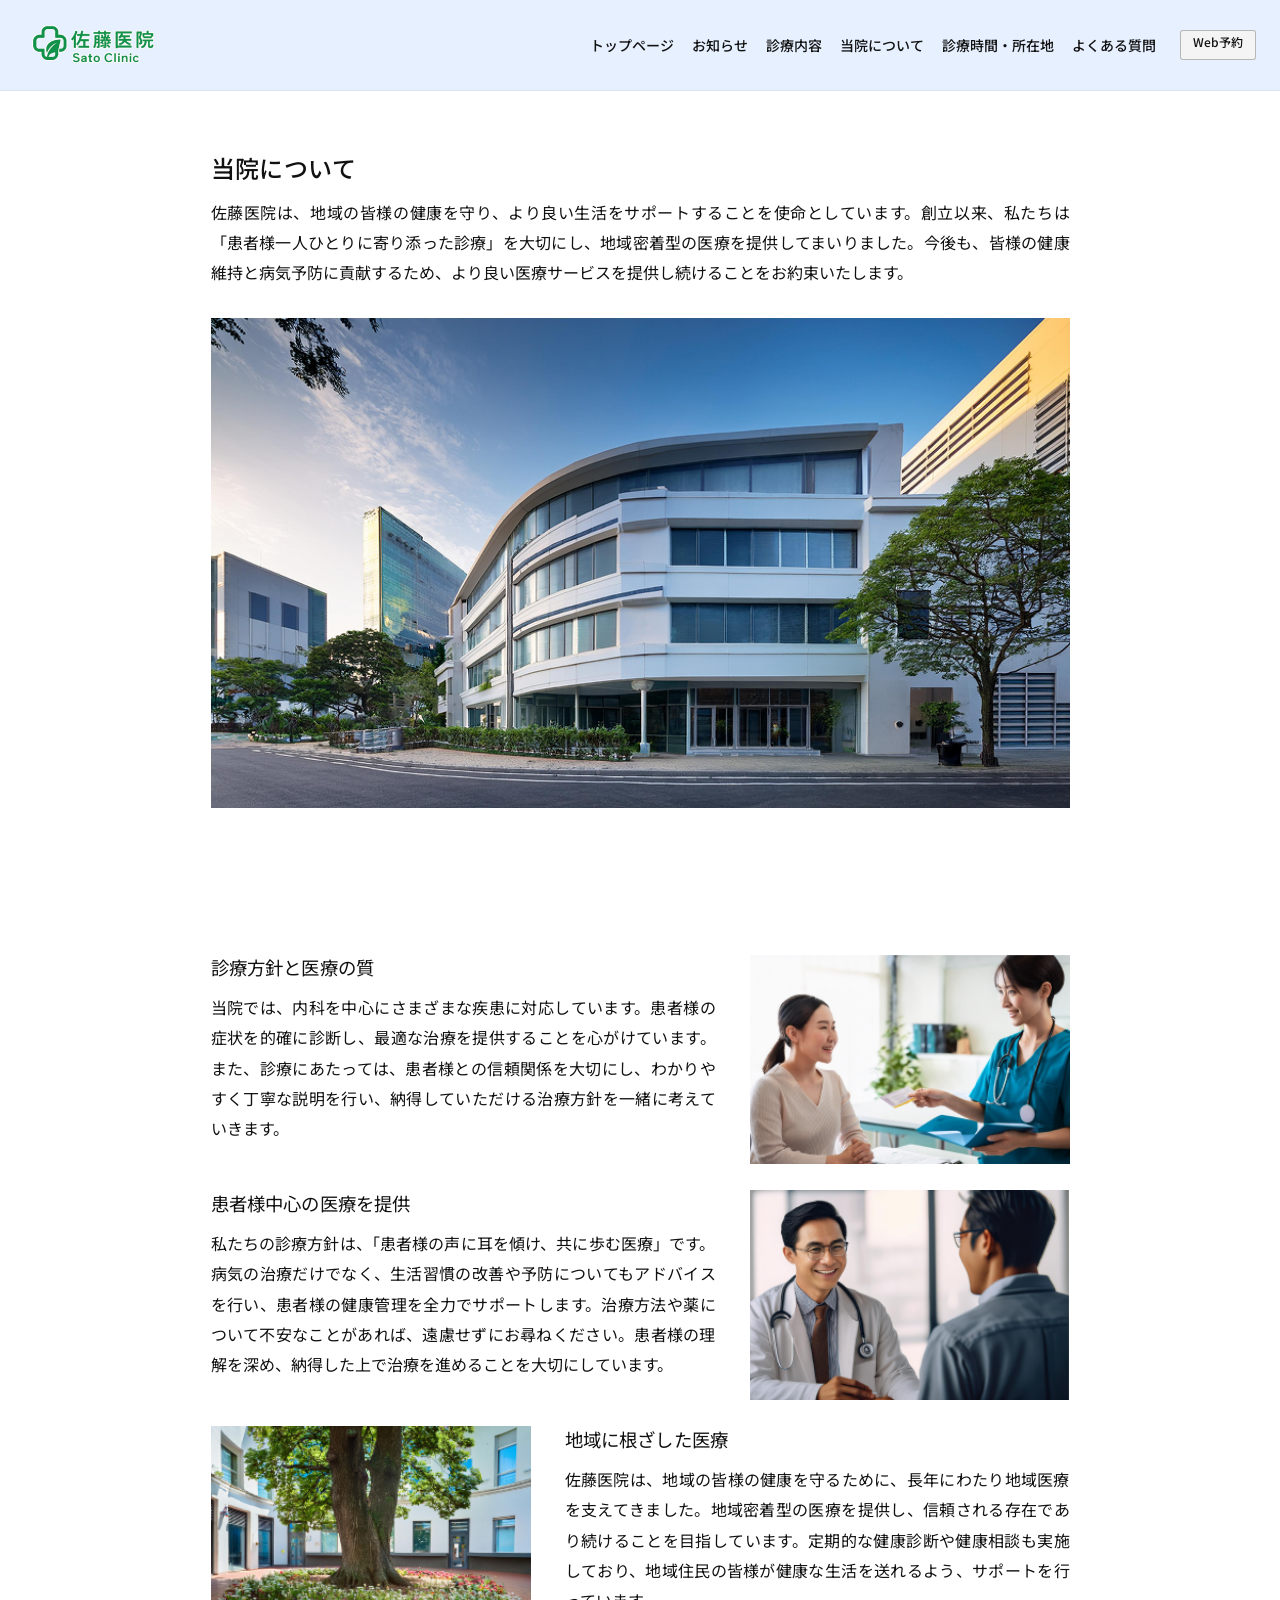
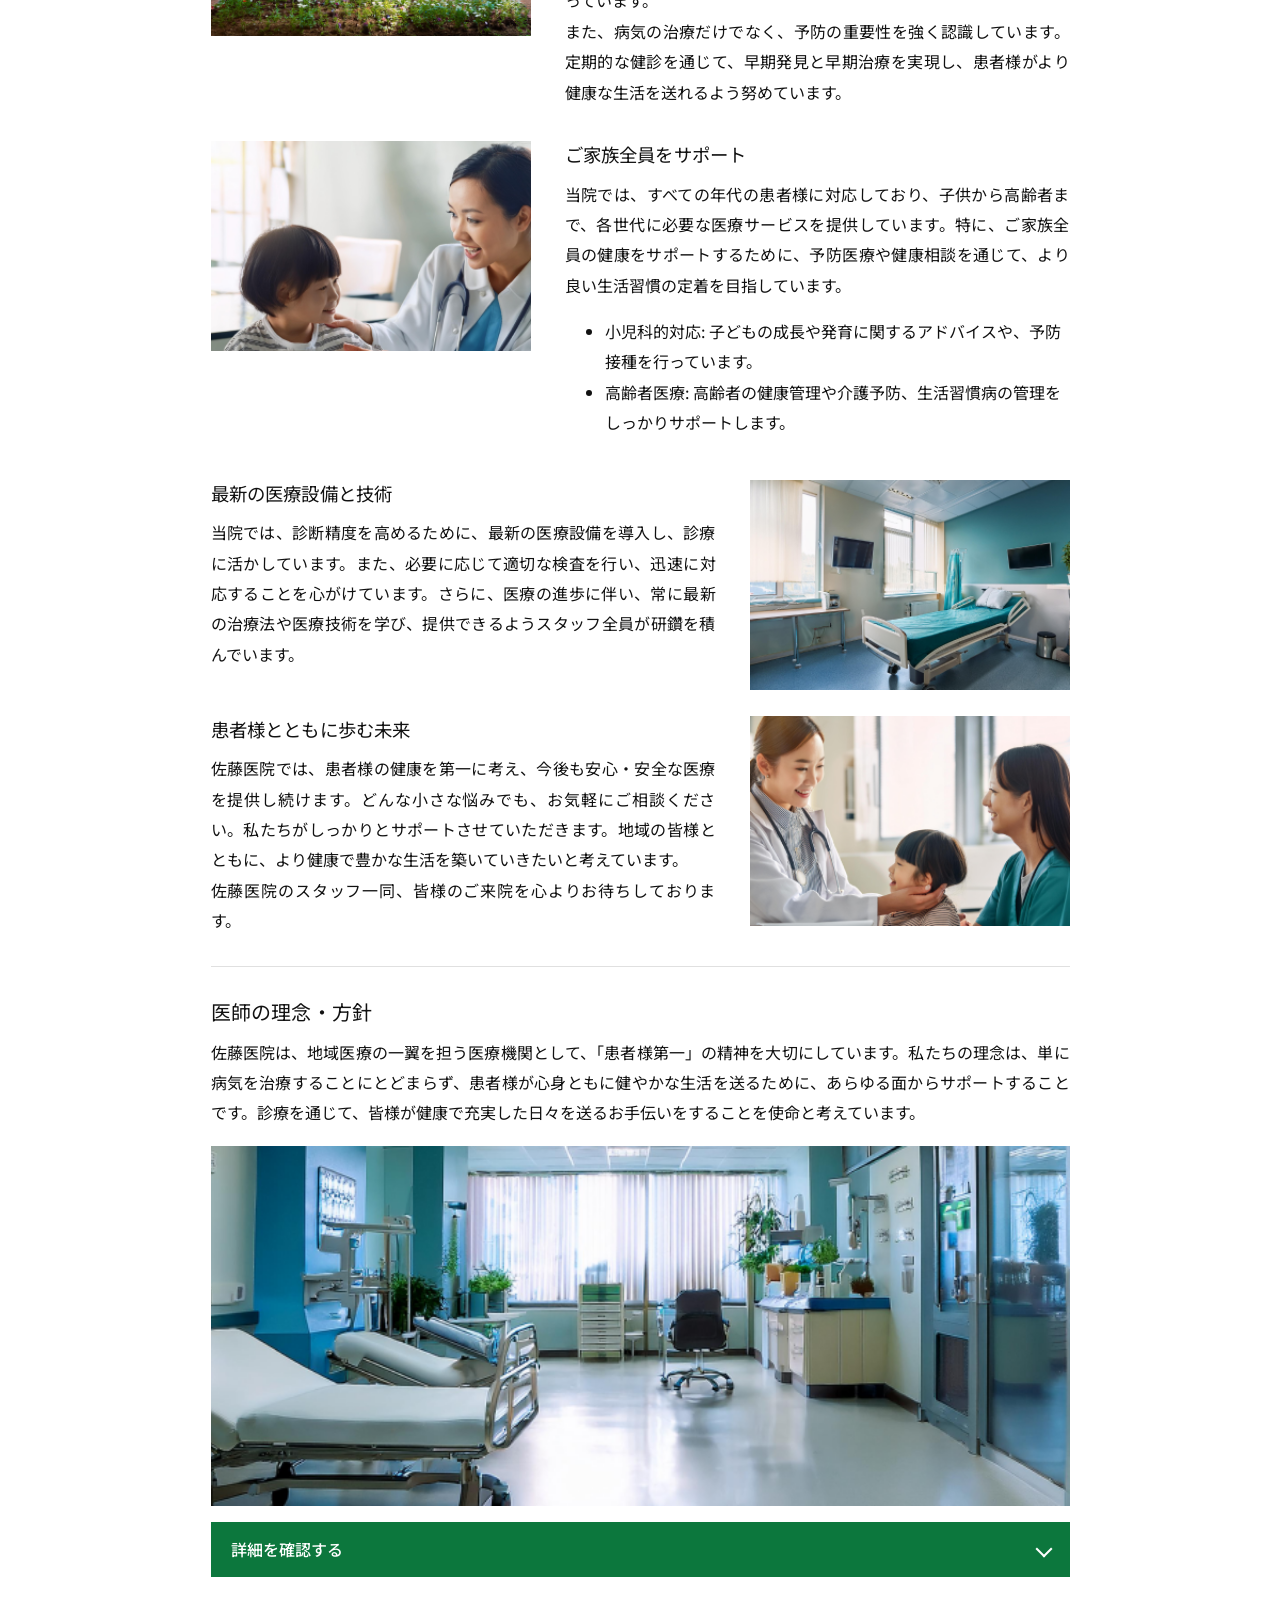
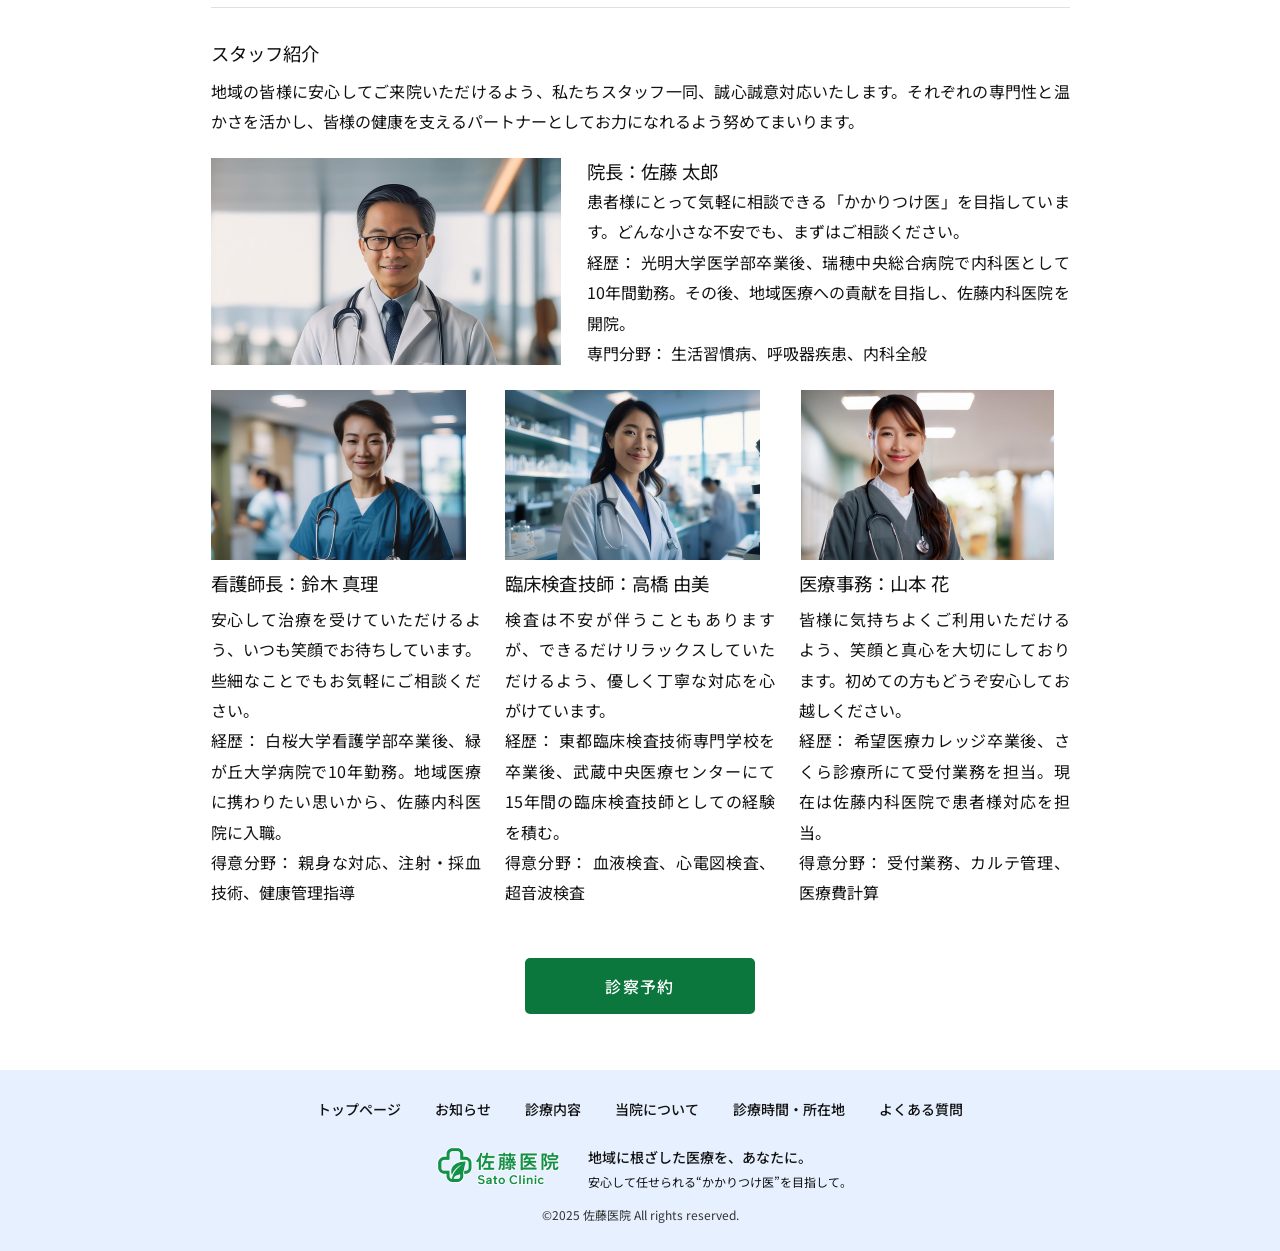
==== about.html @ cc60b719 "ファーストコミット" ====
<!doctype html>
<html lang="ja">

<head>
    <meta charset="utf-8" />
    <meta name="viewport" content="width=device-width,initial-scale=1" />
    <title>当院について｜佐藤医院</title>

    <!-- Noto Sans JP -->
    <link rel="preconnect" href="https://fonts.googleapis.com">
    <link rel="preconnect" href="https://fonts.gstatic.com" crossorigin>
    <link href="https://fonts.googleapis.com/css2?family=Noto+Sans+JP:wght@400;500&display=swap" rel="stylesheet">
    <link rel="stylesheet" href="./style.css">

    <style>
        :root {
            --line: rgba(0, 0, 0, .12);
        }

        /* ===== details page ===== */
        .about-hero {
            padding: 34px 0 22px;
        }

        .about-top {
            display: grid;
            grid-template-columns: 1fr;
            gap: 14px;
            margin-top: 4px;
            margin-bottom: 12px;
        }

        .about-lead {
            max-width: 760px;
        }

        .about-main-photo {
            margin-top: 18px;
            width: 100%;
            border-radius: 0;
            object-fit: cover;
        }

        /* 2カラム：左テキスト＋右画像（診療方針と医師の想い/患者様中心…） */
        .about-split {
            display: grid;
            grid-template-columns: 1fr 320px;
            gap: 34px;
            align-items: start;
            margin-top: 34px;
        }

        .about-side-photos {
            display: grid;
            gap: 18px;
        }

        .side-ph {
            width: 100%;
            aspect-ratio: 320 / 210;
            object-fit: cover;
        }

        /* 小見出し＋テキスト＋画像（交互配置に対応できる汎用ブロック） */
        .about-blocks {
            margin-top: 34px;
            display: grid;
            gap: 26px;
        }

        .about-block {
            display: grid;
            grid-template-columns: 1fr 320px;
            gap: 34px;
            align-items: start;
        }

        .about-block .block-photo {
            width: 100%;
            aspect-ratio: 320 / 210;
            object-fit: cover;
            justify-self: end;
        }

        .about-block.is-photo-left {
            grid-template-columns: 320px 1fr;
        }

        .about-block.is-photo-left .block-photo {
            grid-column: 1;
            justify-self: start;
        }

        .about-block.is-photo-left .block-text {
            grid-column: 2;
        }

        .hr {
            height: 1px;
            background: var(--line);
            margin: 30px 0;
        }

        /* 医師の理念・方針：大画像 */
        .philo-photo {
            width: 100%;
            aspect-ratio: 859 / 360;
            object-fit: cover;
            margin-top: 18px;
        }

        /* 緑の帯ボタン（アコーディオン） */
        .accordion {
            margin-top: 16px;
        }

        .accordion-trigger {
            width: 100%;
            border: 0;
            background: var(--btn);
            color: #fff;
            font: inherit;
            font-weight: 500;
            font-size: 1rem;
            line-height: 1.2;
            padding: 18px 20px;
            border-radius: 0;
            display: flex;
            align-items: center;
            justify-content: space-between;
            gap: 12px;
            cursor: pointer;
        }

        .accordion-trigger span {
            display: inline-flex;
            align-items: center;
            gap: 10px;
        }

        .accordion-trigger::after {
            content: "";
            width: 10px;
            height: 10px;
            border-right: 2px solid #fff;
            border-bottom: 2px solid #fff;
            transform: rotate(45deg);
            transition: transform 200ms ease;
            flex: 0 0 auto;
        }

        .accordion-trigger[aria-expanded="true"]::after {
            transform: rotate(-135deg);
        }

        .accordion-panel {
            border: 1px solid var(--line);
            border-top: 0;
            padding: 22px 22px 18px;
            background: #fff;
        }

        /* 理念方針テキストの見え方（番号＋見出し） */
        .policy-list {
            margin: 0;
            padding-left: 18px;
        }

        .policy-list li {
            margin: 0;
            padding: 0;
        }

        .policy-item-title {
            color: var(--btn);
            font-weight: 500;
            margin: 0 0 6px;
        }

        .policy-item+.policy-item {
            margin-top: 18px;
        }

        .policy-subtitle {
            color: var(--btn);
            font-weight: 500;
            margin-top: 16px;
        }

        /* スタッフ紹介 */
        .staff {
            margin-top: 32px;
        }

        .staff-head {
            margin-bottom: 14px;
        }

        .staff-lead {
            margin-top: 8px;
        }

        .staff-grid {
            margin-top: 22px;
            display: grid;
            grid-template-columns: 1fr;
            gap: 22px;
        }

        .staff-leader {
            display: grid;
            grid-template-columns: 350px 1fr;
            gap: 26px;
            align-items: start;
        }

        .staff-leader .photo {
            width: 350px;
            aspect-ratio: 350 / 207;
            object-fit: cover;
        }

        .staff-cards {
            display: grid;
            grid-template-columns: repeat(3, 1fr);
            gap: 24px;
            align-items: start;
        }

        .card {
            min-width: 0;
        }

        .card .card-ph {
            width: 255px;
            max-width: 100%;
            aspect-ratio: 255 / 170;
            object-fit: cover;
            display: block;
            margin: 0 0 10px;
        }

        .card h4 {
            margin: 0;
            font-size: 1.15rem;
            font-weight: 400;
            line-height: 1.5;
            margin: 0;
            letter-spacing: .01em;
        }

        .card p {
            margin-top: 6px;
        }

        .putit {
            font-size: 0.6em;
        }

        /* 診察予約ボタン（ページ下） */
        .btn-wrap {
            display: flex;
            justify-content: center;
            margin-top: 28px;
        }

        .btn {
            display: inline-flex;
            align-items: center;
            justify-content: center;
            padding: 8px 32px;
            width: 230px;
            height: 56px;
            background: var(--btn);
            color: #fff;
            font-weight: 500;
            border-radius: 5px;
            box-shadow: none;
            letter-spacing: .08em;
            font-size: 16px;
        }

        .btn:hover,
        .btn:active {
            filter: brightness(0.70);
        }

        /* ===== Footer（トップと同一構造） ===== */
        /* ===== Responsive ===== */
        @media (max-width: 890px) {

            /* SP Header：追従 */
            /* About */
            .about-hero {
                padding: 22px 0 14px;
            }

            .about-main-photo {
                margin-top: 14px;
            }

            .about-split {
                grid-template-columns: 1fr;
                gap: 18px;
            }

            .about-side-photos {
                grid-template-columns: 1fr;
            }

            .side-ph {
                aspect-ratio: 343 / 220;
            }

            .about-block {
                grid-template-columns: 1fr;
                gap: 14px;
            }

            .about-block.is-photo-left {
                grid-template-columns: 1fr;
            }

            .about-block .block-photo {
                justify-self: stretch;
                aspect-ratio: 343 / 220;
            }

            .philo-photo {
                aspect-ratio: 343 / 220;
            }

            .accordion-panel {
                padding: 18px 16px 14px;
            }

            .staff-leader {
                grid-template-columns: 1fr;
                gap: 14px;
            }

            .staff-leader .photo {
                width: min(350px, 100%);
                margin: 0 auto;
            }

            .staff-cards {
                grid-template-columns: 1fr;
                justify-content: center;
            }

            .card {
                width: min(255px, 100%);
                margin: 0 auto;
            }

            .card .card-ph {
                margin: 0 auto 10px;
            }

            /* SP Footer：メニュー非表示・センター */
        }

        @media (max-width: 600px) {
            .btn {
                width: min(230px, 100%);
            }
        }
    </style>
</head>

<body>
    <div class="page">
        <!-- ===== Header（流用） ===== -->
        <header>
            <div class="container-wide">
                <div class="header-inner">
                    <a href="index.html" class="logo">
                        <img src="./image/cliniclogo_1208.png" alt="佐藤医院">
                    </a>

                    <nav class="global" aria-label="グローバルナビゲーション">
                        <!-- PC -->
                        <div class="global-links">
                            <a href="index.html">トップページ</a>
                            <a href="info.html">お知らせ</a>
                            <a href="details.html">診療内容</a>
                            <a href="about.html">当院について</a>
                            <a href="access.html">診療時間・所在地</a>
                            <a href="faq.html">よくある質問</a>
                            <a class="reserve" href="#">Web予約</a>
                        </div>

                        <!-- SP -->
                        <div class="global-actions">
                            <a class="reserve reserve--sp" href="#">Web予約</a>
                            <button class="hamburger" type="button" aria-label="メニューを開閉" aria-controls="globalMenu"
                                aria-expanded="false">
                                <span class="hamburger_bar" aria-hidden="true"></span>
                                <span class="hamburger_bar" aria-hidden="true"></span>
                                <span class="hamburger_bar" aria-hidden="true"></span>
                            </button>
                        </div>
                    </nav>
                </div>

                <div id="globalMenu" class="global-drawer" hidden>
                    <a href="index.html">トップページ</a>
                    <a href="info.html">お知らせ</a>
                    <a href="details.html">診療内容</a>
                    <a href="about.html">当院について</a>
                    <a href="access.html">診療時間・所在地</a>
                    <a href="faq.html">よくある質問</a>
                </div>
            </div>
        </header>

        <main>
            <section class="section" aria-label="当院について">
                <div class="container">
                    <h1 class="title">当院について</h1>
                    <p class="lead">
                        佐藤医院は、地域の皆様の健康を守り、より良い生活をサポートすることを使命としています。創立以来、私たちは「患者様一人ひとりに寄り添った診療」を大切にし、地域密着型の医療を提供してまいりました。今後も、皆様の健康維持と病気予防に貢献するため、より良い医療サービスを提供し続けることをお約束いたします。
                    </p>
                    <img class="about-main-photo" src="./image/about-top_1208.png" alt="佐藤医院外観">
                </div>
            </section>
            <section class="section" aria-label="診療方針と医療の質">
                <div class="container">
                    <div class="about-blocks">
                        <div class="about-block">
                            <div class="block-text">
                                <h3>診療方針と医療の質</h3>
                                <p class="u-mt-10">
                                    当院では、内科を中心にさまざまな疾患に対応しています。患者様の症状を的確に診断し、最適な治療を提供することを心がけています。また、診療にあたっては、患者様との信頼関係を大切にし、わかりやすく丁寧な説明を行い、納得していただける治療方針を一緒に考えていきます。
                                </p>
                            </div>
                            <img class="block-photo" src="./image/about-1_1208.png" alt="診療イメージ">
                        </div>

                        <div class="about-block">
                            <div class="block-text">
                                <h3>患者様中心の医療を提供</h3>
                                <p class="u-mt-10">
                                    私たちの診療方針は、「患者様の声に耳を傾け、共に歩む医療」です。病気の治療だけでなく、生活習慣の改善や予防についてもアドバイスを行い、患者様の健康管理を全力でサポートします。治療方法や薬について不安なことがあれば、遠慮せずにお尋ねください。患者様の理解を深め、納得した上で治療を進めることを大切にしています。
                                </p>
                            </div>
                            <img class="block-photo" src="./image/about-2_1208.png" alt="診療イメージ">
                        </div>

                        <div class="about-block is-photo-left">
                            <img class="block-photo" src="./image/about-3_1208.png" alt="シンボルツリー">
                            <div class="block-text">
                                <h3>地域に根ざした医療</h3>
                                <p class="u-mt-10">
                                    佐藤医院は、地域の皆様の健康を守るために、長年にわたり地域医療を支えてきました。地域密着型の医療を提供し、信頼される存在であり続けることを目指しています。定期的な健康診断や健康相談も実施しており、地域住民の皆様が健康な生活を送れるよう、サポートを行っています。<br>
                                    また、病気の治療だけでなく、予防の重要性を強く認識しています。定期的な健診を通じて、早期発見と早期治療を実現し、患者様がより健康な生活を送れるよう努めています。
                                </p>
                            </div>
                            <img class="block-photo" src="./image/about-4_1208.png" alt="診察イメージ">
                            <div class="block-text">
                                <h3>ご家族全員をサポート</h3>
                                <p class="u-mt-10">
                                    当院では、すべての年代の患者様に対応しており、子供から高齢者まで、各世代に必要な医療サービスを提供しています。特に、ご家族全員の健康をサポートするために、予防医療や健康相談を通じて、より良い生活習慣の定着を目指しています。
                                <ul>
                                    <li>小児科的対応: 子どもの成長や発育に関するアドバイスや、予防接種を行っています。</li>
                                    <li>高齢者医療: 高齢者の健康管理や介護予防、生活習慣病の管理をしっかりサポートします。</li>
                                </ul>
                                </p>
                            </div>
                        </div>

                        <div class="about-block">
                            <div class="block-text">
                                <h3>最新の医療設備と技術</h3>
                                <p class="u-mt-10">
                                    当院では、診断精度を高めるために、最新の医療設備を導入し、診療に活かしています。また、必要に応じて適切な検査を行い、迅速に対応することを心がけています。さらに、医療の進歩に伴い、常に最新の治療法や医療技術を学び、提供できるようスタッフ全員が研鑽を積んでいます。
                                </p>
                            </div>
                            <img class="block-photo" src="./image/about-5_1208.png" alt="院内設備">
                        </div>

                        <div class="about-block">
                            <div class="block-text">
                                <h3>患者様とともに歩む未来</h3>
                                <p class="u-mt-10">
                                    佐藤医院では、患者様の健康を第一に考え、今後も安心・安全な医療を提供し続けます。どんな小さな悩みでも、お気軽にご相談ください。私たちがしっかりとサポートさせていただきます。地域の皆様とともに、より健康で豊かな生活を築いていきたいと考えています。<br>
                                    佐藤医院のスタッフ一同、皆様のご来院を心よりお待ちしております。
                                </p>
                            </div>
                            <img class="block-photo" src="./image/about-6_1208.png" alt="診療イメージ">
                        </div>
                    </div>

                    <div class="hr" role="separator" aria-hidden="true"></div>

                    <h2>医師の理念・方針</h2>
                    <p class="u-mt-10">
                        佐藤医院は、地域医療の一翼を担う医療機関として、「患者様第一」の精神を大切にしています。私たちの理念は、単に病気を治療することにとどまらず、患者様が心身ともに健やかな生活を送るために、あらゆる面からサポートすることです。診療を通じて、皆様が健康で充実した日々を送るお手伝いをすることを使命と考えています。
                    </p>

                    <img class="philo-photo" src="./image/philosophy-top_1208.png" alt="院内イメージ">

                    <!-- 緑の横長バー：アコーディオン（初期は閉） -->
                    <div class="accordion" aria-label="医院の理念方針">
                        <button class="accordion-trigger" type="button" aria-expanded="false"
                            aria-controls="policyPanel">
                            <span>詳細を確認する</span>
                        </button>

                        <div id="policyPanel" class="accordion-panel" hidden>
                            <div class="policy-item">
                                <p class="policy-item-title">1. 患者様との信頼関係を築く医療</p>
                                <p>
                                    私たちの医療の基本は「信頼」です。患者様一人ひとりと向き合い、心から信頼される医師であり続けることを目指しています。患者様には、症状の詳細や治療方針についてしっかりと説明し、納得いただけるように心掛けています。また、患者様の不安や疑問に寄り添い、共に解決策を見つけていくことが、信頼関係を築く基盤となります。<br>
                                    私たちは、患者様の生活の質を向上させるために、どんな小さなことでもお話しいただけるような環境作りを心掛けています。診療の際には、治療だけでなく、予防や健康管理についてもアドバイスし、患者様と共に健康維持に取り組んでいきます。
                                </p>
                            </div>

                            <div class="policy-item">
                                <p class="policy-item-title">2. 予防医療を重視し、健康維持をサポート</p>
                                <p>
                                    当院では、病気の治療だけでなく、予防医療にも力を入れています。定期的な健康診断を実施し、早期発見・早期治療を目指すとともに、生活習慣病や感染症の予防にも積極的に取り組んでいます。予防接種や健康相談を通じて、病気を未然に防ぎ、患者様が健康を維持できるようサポートいたします。<br>
                                    さらに、生活習慣の改善や食事、運動のアドバイスを通じて、患者様が自分の健康に対して主体的に向き合う手助けをします。予防を重視することで、病気のリスクを減らし、より長く健康な生活を送っていただけるよう努めています。。
                                </p>
                            </div>

                            <div class="policy-item">
                                <p class="policy-item-title">3. 最先端の医療技術と設備を導入</p>
                                <p>
                                    私たちは、常に最新の医療技術と設備を取り入れ、診療の質を向上させることを大切にしています。高度な医療機器を使いこなし、より精度の高い診断を行い、患者様に最適な治療法を提案します。新しい治療法や医療技術に関しても積極的に学び、スタッフ全員で最新の知識を身につけていきます。<br>
                                    医療の進歩に伴い、日々の研修や勉強会にも力を入れ、患者様に最高の医療を提供できるよう心掛けています。私たちの診療方針は、常に「より良い医療」を提供することを目指し、施設の充実を図っています。
                                </p>
                            </div>

                            <div class="policy-item">
                                <p class="policy-item-title">4. 患者様のライフステージに応じた医療</p>
                                <p>
                                    当院では、すべての患者様に対して、ライフステージに合わせた医療を提供します。子どもから高齢者まで、各年代の健康管理に対応し、それぞれに必要なケアを行っています。例えば、小児科的なサポートでは、予防接種や発育に関するアドバイスを行い、高齢者の方々には生活習慣病の予防や管理をサポートしています。<br>
                                    患者様が健康を保ち、快適な生活を送れるように、個々の状況に合わせたアプローチを大切にしています。家族全員で健康を守るために、各年代のニーズに応じた医療サービスを提供しています。
                                </p>
                            </div>

                            <div class="policy-item">
                                <p class="policy-item-title">5. 地域密着型の医療</p>
                                <p>
                                    佐藤医院は、地域に密着した医療機関として、地域住民の健康を守るために努めています。地域の皆様が気軽に相談できる場所として、信頼される存在であり続けることを目指しています。また、定期的に健康セミナーや講演会を開催し、地域の健康意識向上にも貢献しています。<br>
                                    地域社会の一員として、患者様との信頼関係を大切にし、地域の健康づくりに貢献する医療を提供していきます。
                                </p>
                            </div>

                            <div class="policy-item">
                                <p class="policy-item-title">6. 患者様のプライバシーと安全の確保</p>
                                <p>
                                    患者様のプライバシーを最優先に考え、個人情報の管理には十分に配慮しています。また、診療においては安全性を最優先に考え、最新の感染症対策や衛生管理を徹底しています。患者様が安心して診療を受けられる環境を整え、医療の質の向上とともに、安全で安心な医療提供を行っています。
                                </p>

                                <p class="policy-subtitle">チーム医療の推進</p>
                                <p>
                                    佐藤医院では、医師、看護師、事務スタッフが一丸となって患者様をサポートしています。チーム医療を実践することで、診療の質を高め、患者様にとって最適なケアを提供することを目指しています。スタッフ全員が患者様に寄り添い、患者様の健康を守るために協力して働いています。
                                </p>
                            </div>
                        </div>
                    </div>

                    <div class="hr" role="separator" aria-hidden="true"></div>

                    <div class="staff" aria-label="スタッフ紹介">
                        <div class="staff-head">
                            <h3>スタッフ紹介</h3>
                            <p class="staff-lead">
                                地域の皆様に安心してご来院いただけるよう、私たちスタッフ一同、誠心誠意対応いたします。それぞれの専門性と温かさを活かし、皆様の健康を支えるパートナーとしてお力になれるよう努めてまいります。
                            </p>
                        </div>

                        <div class="staff-grid">
                            <div class="staff-leader">
                                <img class="photo" src="./image/photo(sato)_1208.png" alt="院長写真">
                                <div>
                                    <h4>院長：佐藤 太郎</h4>
                                    <p>
                                        患者様にとって気軽に相談できる「かかりつけ医」を目指しています。どんな小さな不安でも、まずはご相談ください。<br>
                                        <span style="putit">経歴：
                                            光明大学医学部卒業後、瑞穂中央総合病院で内科医として10年間勤務。その後、地域医療への貢献を目指し、佐藤内科医院を開院。</span><br>
                                        <span style="putit">専門分野： 生活習慣病、呼吸器疾患、内科全般</span>
                                    </p>
                                </div>
                            </div>

                            <div class="staff-cards">
                                <div class="card">
                                    <img class="card-ph" src="./image/photo(suzuki)_1208.png" alt="看護師長写真">
                                    <h4>看護師長：鈴木 真理</h4>
                                    <p>
                                        安心して治療を受けていただけるよう、いつも笑顔でお待ちしています。些細なことでもお気軽にご相談ください。<br>
                                        <span style="putit">経歴：
                                            白桜大学看護学部卒業後、緑が丘大学病院で10年勤務。地域医療に携わりたい思いから、佐藤内科医院に入職。</span><br>
                                        <span style="putit">得意分野： 親身な対応、注射・採血技術、健康管理指導</span>
                                    </p>
                                </div>

                                <div class="card">
                                    <img class="card-ph" src="./image/photo(takahashi)_1208.png" alt="臨床検査技師写真">
                                    <h4>臨床検査技師：高橋 由美</h4>
                                    <p>
                                        検査は不安が伴うこともありますが、できるだけリラックスしていただけるよう、優しく丁寧な対応を心がけています。<br>
                                        <span style="putit">経歴：
                                            東都臨床検査技術専門学校を卒業後、武蔵中央医療センターにて15年間の臨床検査技師としての経験を積む。</span><br>
                                        <span style="putit">得意分野： 血液検査、心電図検査、超音波検査</span>
                                    </p>
                                </div>

                                <div class="card">
                                    <img class="card-ph" src="./image/photo(yamamoto)_1208.png" alt="医療事務写真">
                                    <h4>医療事務：山本 花</h4>
                                    <p>
                                        皆様に気持ちよくご利用いただけるよう、笑顔と真心を大切にしております。初めての方もどうぞ安心してお越しください。<br>
                                        <span style="putit">経歴：
                                            希望医療カレッジ卒業後、さくら診療所にて受付業務を担当。現在は佐藤内科医院で患者様対応を担当。</span><br>
                                        <span style="putit">得意分野： 受付業務、カルテ管理、医療費計算</span>
                                    </p>
                                </div>
                            </div>

                            <div class="btn-wrap">
                                <a class="btn" href="#">診察予約</a>
                            </div>
                        </div>
                    </div>

                </div>
            </section>

            <!-- ===== Footer（流用） ===== -->
            <footer aria-label="フッター">
                <div class="container footer-inner">
                    <nav class="footer-nav" aria-label="フッターナビゲーション">
                        <a href="index.html">トップページ</a>
                        <a href="info.html">お知らせ</a>
                        <a href="details.html">診療内容</a>
                        <a href="about.html">当院について</a>
                        <a href="access.html">診療時間・所在地</a>
                        <a href="faq.html">よくある質問</a>
                    </nav>

                    <div class="footer-brand">
                        <a href="#" class="logo">
                            <img src="./image/cliniclogo_1208.png" alt="佐藤医院">
                        </a>
                        <div class="footer-copy">
                            <strong>地域に根ざした医療を、あなたに。</strong>
                            <p>安心して任せられる“かかりつけ医”を目指して。</p>
                        </div>
                    </div>

                    <div class="copyright">©2025 佐藤医院 All rights reserved.</div>
                </div>
            </footer>
        </main>
    </div>

    <script>
        (function () {
            // Hamburger
            const btn = document.querySelector('.hamburger');
            const menu = document.getElementById('globalMenu');

            const closeMenu = () => {
                if (!btn || !menu) return;
                menu.hidden = true;
                btn.setAttribute('aria-expanded', 'false');
            };
            const openMenu = () => {
                if (!btn || !menu) return;
                menu.hidden = false;
                btn.setAttribute('aria-expanded', 'true');
            };

            if (btn && menu) {
                btn.addEventListener('click', () => {
                    const expanded = btn.getAttribute('aria-expanded') === 'true';
                    expanded ? closeMenu() : openMenu();
                });

                document.addEventListener('click', (e) => {
                    if (menu.hidden) return;
                    if (btn.contains(e.target) || menu.contains(e.target)) return;
                    closeMenu();
                });

                document.addEventListener('keydown', (e) => {
                    if (e.key === 'Escape') closeMenu();
                });

                const mq = window.matchMedia('(max-width: 890px)');
                mq.addEventListener?.('change', (ev) => { if (!ev.matches) closeMenu(); });
            }

            // Accordion：医院の理念方針（初期は閉）
            const trigger = document.querySelector('.accordion-trigger');
            const panel = document.getElementById('policyPanel');
            if (trigger && panel) {
                trigger.addEventListener('click', () => {
                    const expanded = trigger.getAttribute('aria-expanded') === 'true';
                    trigger.setAttribute('aria-expanded', String(!expanded));
                    panel.hidden = expanded;
                });
            }
        })();
    </script>
</body>

</html>
---- style.css ----
/* Shared tokens */
:root {
  --pageW: 1440px;
  --contentW: 859px;
  --bg: #e6e6e6;
  --lg: #E7F0FF;
  --text: #111111;
  --btn: #0C773D;
  --ph: #d9d9d9;
  --h1-size: 1.5rem;
  --h1-weight: 500;
  --h1-line-height: 1.4;
  --h1-letter-spacing: .02em;
  --h2-size: 1.25rem;
  --h2-weight: 400;
  --h2-line-height: 1.5;
  --h2-letter-spacing: .01em;
  --p-size: 1rem;
  --p-weight: 400;
  --h1-size-sp: 1.25rem;
  --h2-size-sp: 1rem;
  --p-size-sp: .8rem;
}

/* Shared base */
* { box-sizing: border-box; }
html,
body { height: 100%; }
body {
  margin: 0;
  font-family: "Noto Sans JP", system-ui, -apple-system, "Hiragino Kaku Gothic ProN", "Hiragino Sans", "Yu Gothic", "Meiryo", sans-serif;
  color: var(--text);
  background: var(--bg);
  line-height: 1.9;
  font-size: 16px;
  font-weight: 400;
}
a { color: inherit; text-decoration: none; }
img { display: block; max-width: 100%; height: auto; }
iframe { display: block; max-width: 100%; border: 0; }
.page { margin: 0 auto; }
.container { width: var(--contentW); margin: 0 auto; }
.container-wide { width: min(var(--pageW), 100%); margin: 0 auto; padding: 0 24px; }
main { background: #fff; }
.section { padding: 56px 0; }
h1 {
  font-size: var(--h1-size);
  font-weight: var(--h1-weight);
  line-height: var(--h1-line-height);
  margin: 0;
  letter-spacing: var(--h1-letter-spacing);
}
h2 {
  font-size: var(--h2-size);
  font-weight: var(--h2-weight);
  line-height: var(--h2-line-height);
  margin: 0;
  letter-spacing: var(--h2-letter-spacing);
}
h3 {
  font-size: 1.15rem;
  font-weight: 400;
  line-height: 1.5;
  margin: 0;
  letter-spacing: .01em;
}
h4 {
  font-size: 1.15rem;
  font-weight: 400;
  line-height: 1.5;
  margin: 0;
  letter-spacing: .01em;
}
p {
  font-size: var(--p-size);
  font-weight: var(--p-weight);
  margin: 0;
  text-align: justify;
  text-justify: inter-ideograph;
}
.title { margin-top: 4px; margin-bottom: 12px; }
.lead { margin-bottom: 30px; }
.btn-wrap {
  display: flex;
  justify-content: center;
}

/* Shared header / hamburger */
header {
  background: var(--lg);
  border-bottom: 1px solid rgba(0, 0, 0, .06);
  position: relative;
}
.header-inner {
  display: flex;
  align-items: center;
  justify-content: space-between;
  gap: 18px;
  padding: 18px 0;
}
.logo {
  display: inline-flex;
  align-items: center;
  width: 141px;
  height: 54px;
  flex: 0 0 auto;
}
.logo img { width: 100%; height: 100%; object-fit: contain; }
nav.global {
  display: flex;
  align-items: center;
  justify-content: flex-end;
  gap: 18px;
  white-space: nowrap;
  font-size: 14px;
  font-weight: 500;
  flex: 1 1 auto;
}
nav.global a { display: inline-block; padding: 2px 0; }
.reserve {
  display: inline-flex;
  align-items: center;
  justify-content: center;
  border: 1px solid rgba(0, 0, 0, .25);
  background: #f4f4f4;
  border-radius: 3px;
  font-weight: 500;
  box-shadow: none;
}
.global-links {
  display: flex;
  align-items: center;
  justify-content: flex-end;
  gap: 18px;
  flex: 1 1 auto;
  white-space: nowrap;
}
.global-links .reserve {
  height: 30px;
  padding: 0 12px;
  font-size: 12px;
  margin-left: 6px;
}
.global-actions {
  display: none;
  align-items: center;
  gap: 12px;
  flex: 0 0 auto;
}
.reserve.reserve--sp,
.reserve.reserve-sp {
  display: inline-flex;
  align-items: center;
  justify-content: center;
  height: 40px;
  padding: 0 20px;
  border-radius: 8px;
  font-size: 14px;
  flex: 0 0 auto;
  white-space: nowrap;
  width: auto;
  max-width: none;
  min-width: 0;
}
.hamburger {
  display: none;
  width: 40px;
  height: 40px;
  border: 0;
  background: transparent;
  padding: 8px;
  cursor: pointer;
}
.hamburger_bar {
  display: block;
  width: 24px;
  height: 2px;
  background: #111;
  border-radius: 2px;
}
.global-drawer { display: none; }

/* Shared footer */
footer { background: var(--lg); }
.footer-inner { padding: 26px 0 24px; }
.footer-nav {
  display: flex;
  justify-content: center;
  gap: 34px;
  font-size: 14px;
  font-weight: 500;
  white-space: nowrap;
  margin: 0 0 18px;
}
.footer-brand {
  display: flex;
  justify-content: center;
  align-items: center;
  gap: 18px;
}
.footer-copy {
  display: grid;
  gap: 4px;
  margin-top: 2px;
  text-align: left;
}
.footer-copy strong { font-weight: 500; font-size: 14px; line-height: 1.6; }
.footer-copy p { font-size: 12px; line-height: 1.6; text-align: left; }
.copyright {
  width: 100%;
  text-align: center;
  margin-top: 10px;
  font-size: 12px;
  font-weight: 400;
  color: #333;
}

/* Shared responsive header/footer */
@media (max-width: 890px) {
  .container {
    width: min(var(--contentW), 100%);
    padding-left: 18px;
    padding-right: 18px;
  }

  .container-wide {
    width: min(var(--pageW), 100%);
    padding-left: 18px;
    padding-right: 18px;
  }

  header { position: sticky; top: 0; z-index: 2000; }
  nav.global .global-links { display: none; }
  .global-actions { display: flex; }

  .hamburger {
    display: inline-flex;
    flex-direction: column;
    align-items: center;
    justify-content: center;
    gap: 6px;
  }

  .global-drawer {
    display: block;
    position: absolute;
    right: 18px;
    top: 72px;
    width: min(320px, calc(100vw - 36px));
    background: #fff;
    border: 1px solid rgba(0, 0, 0, .12);
    border-radius: 10px;
    padding: 10px 12px;
    box-shadow: 0 8px 24px rgba(0, 0, 0, .12);
    z-index: 999;
  }

  .global-drawer[hidden] { display: none; }

  .global-drawer a {
    display: block;
    padding: 10px 8px;
    font-size: 16px;
    font-weight: 500;
    border-radius: 8px;
  }

  .global-drawer a+a { border-top: 1px solid rgba(0, 0, 0, .08); }
  .footer-nav { display: none !important; }

  .footer-brand {
    flex-direction: column;
    align-items: center;
    justify-content: center;
    gap: 10px;
    text-align: center;
  }

  .footer-copy { text-align: center; }
  .footer-copy p { text-align: center; }
  .copyright { text-align: center !important; margin-top: 18px; }
}

@media (max-width: 600px) {
  h1 { font-size: var(--h1-size-sp); }
  h2 { font-size: var(--h2-size-sp); }
  h3,
  h4 { font-size: 1rem; }
  p { font-size: var(--p-size-sp); }
}

/* Utility classes extracted from inline styles */
.u-spacer-14 { height: 14px; }
.u-spacer-20 { height: 20px; }
.u-spacer-40 { height: 40px; }
.u-mt-10 { margin-top: 10px; }
.u-mt-14 { margin-top: 14px; }
.u-mb-0 { margin-bottom: 0; }
.u-frame-border-0 { border: 0; }
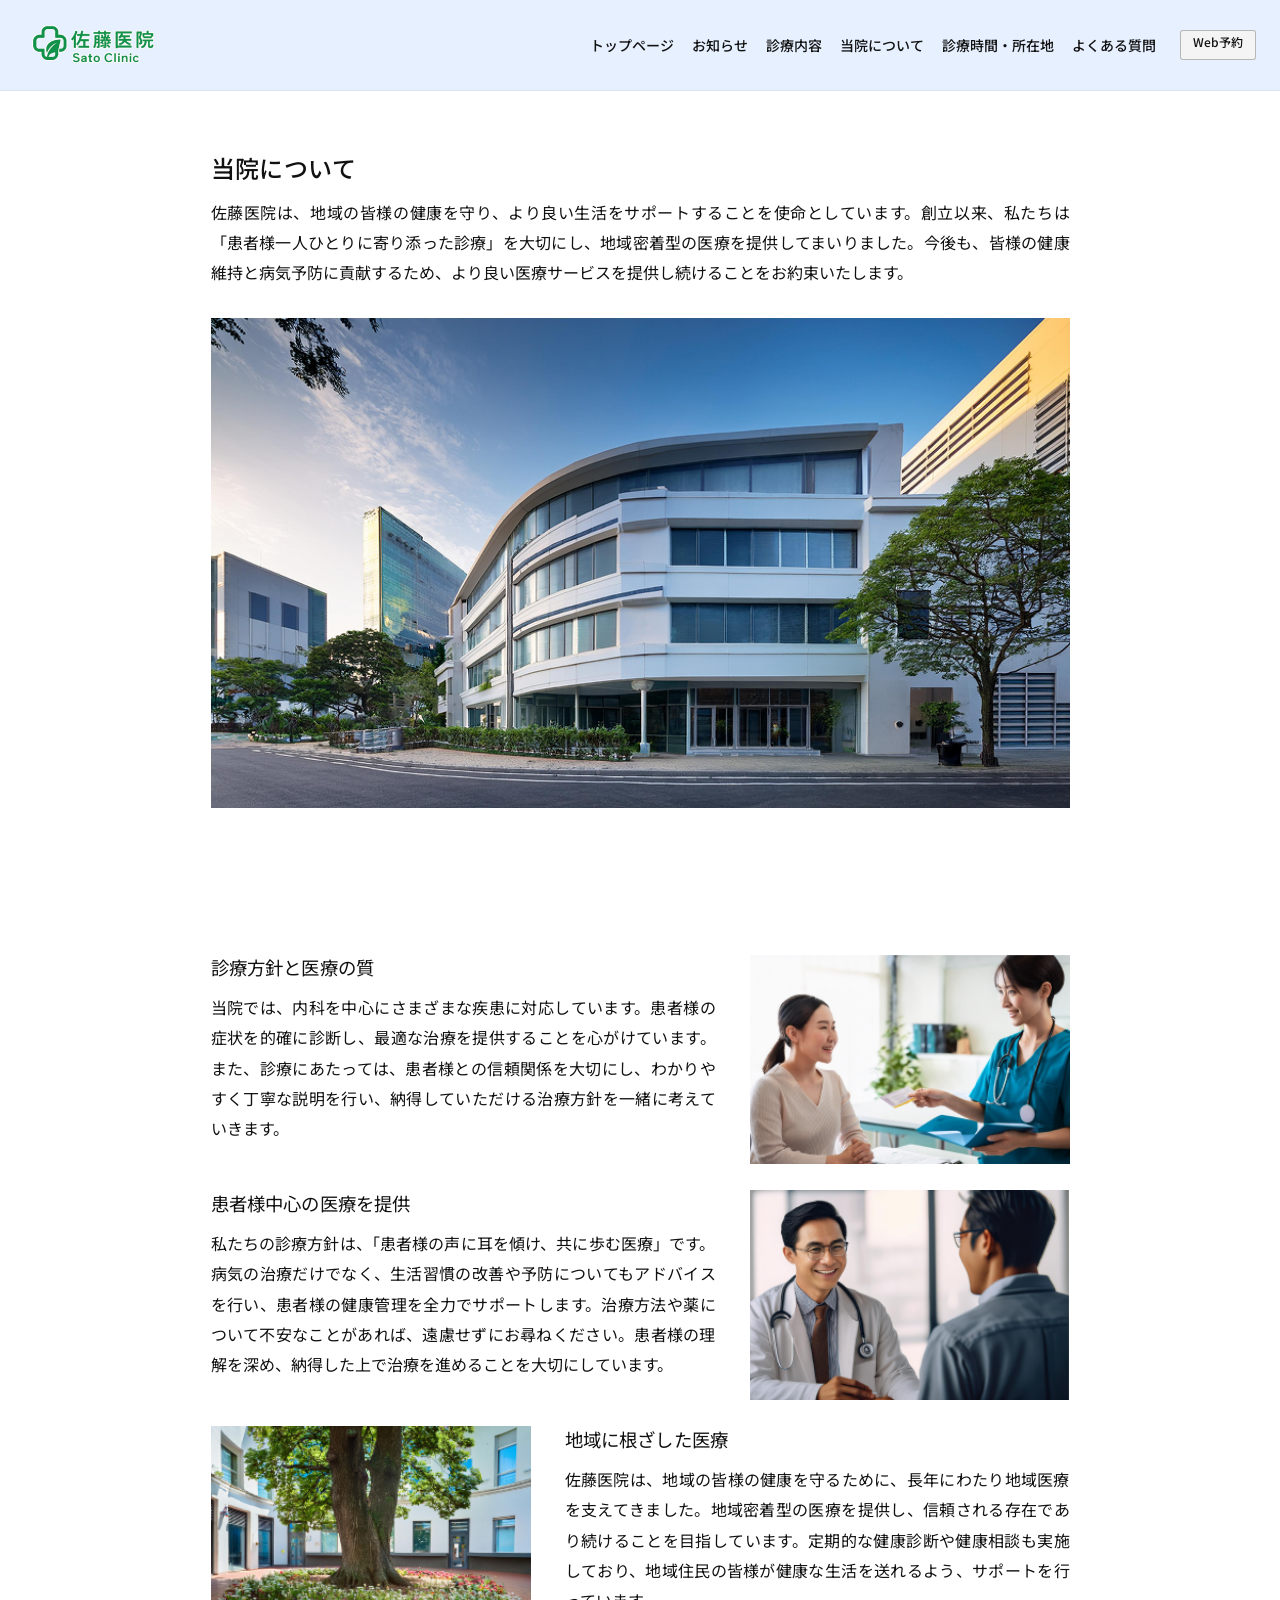
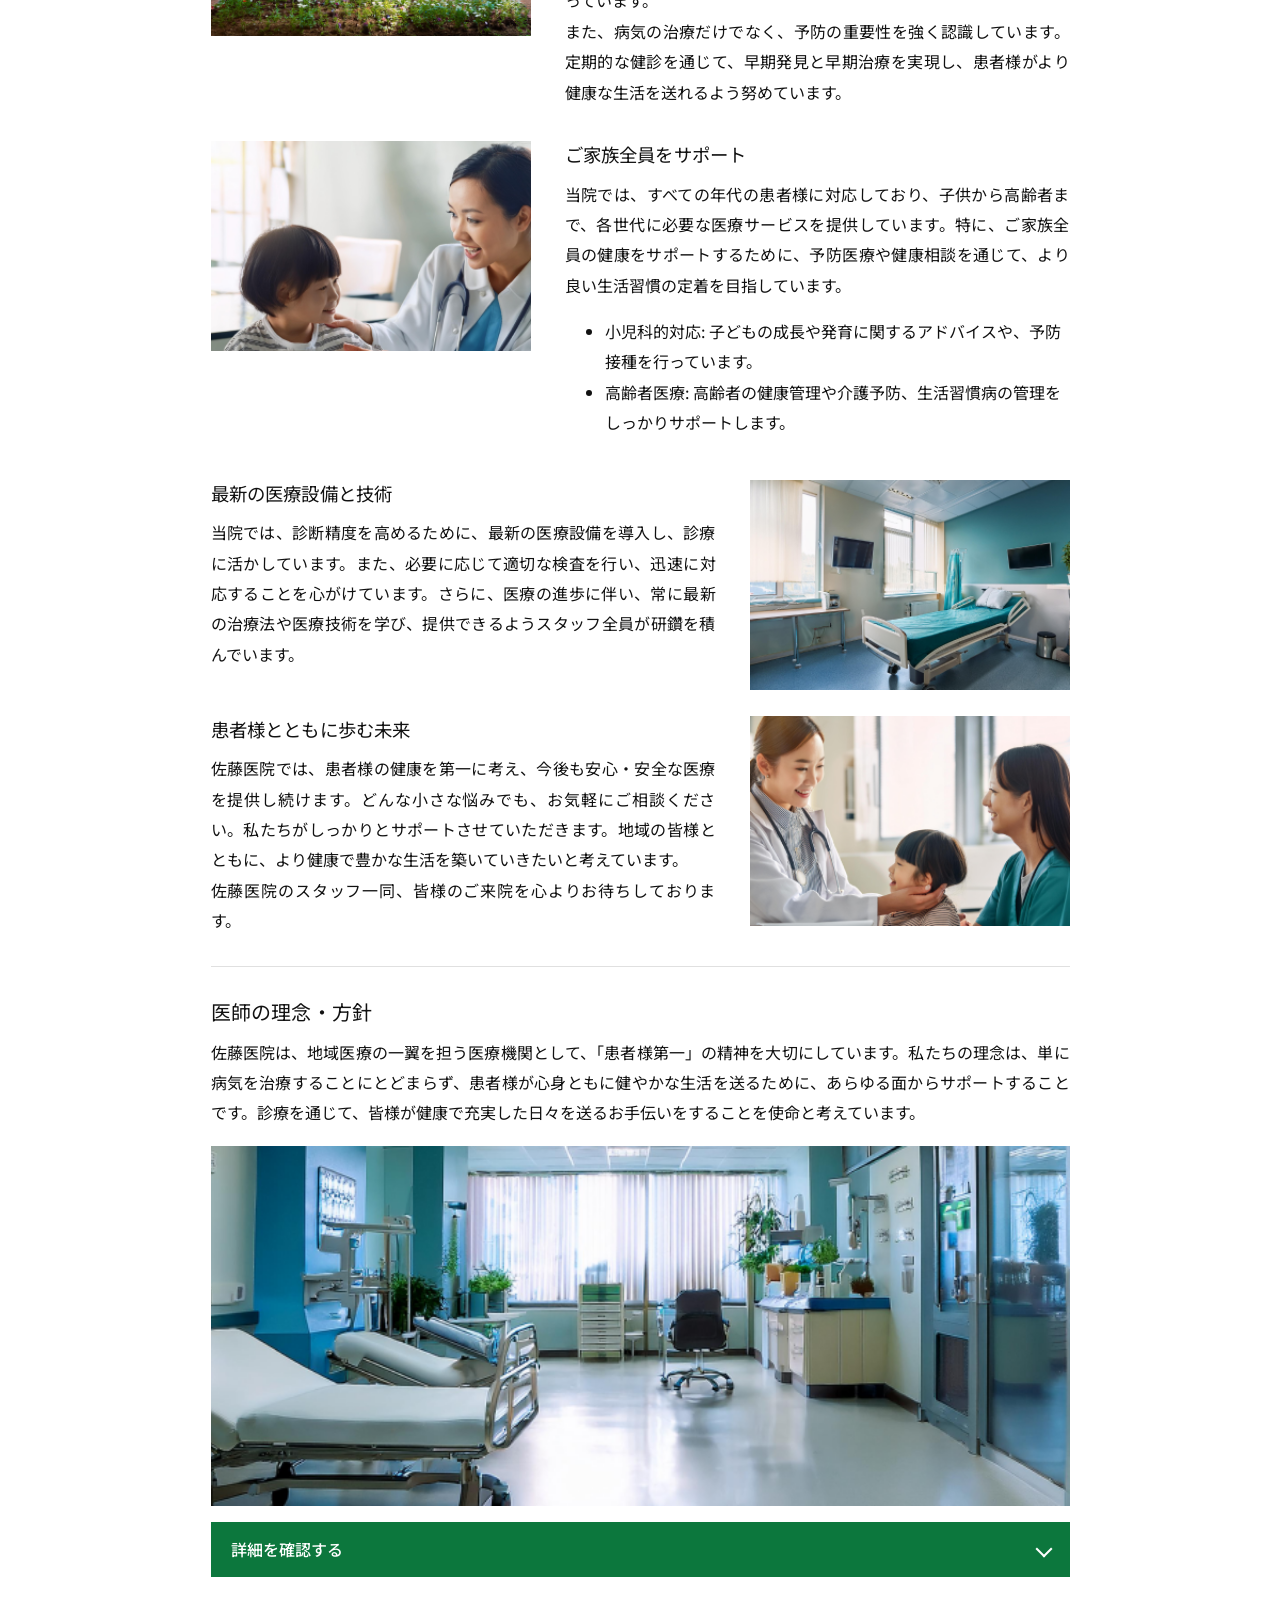
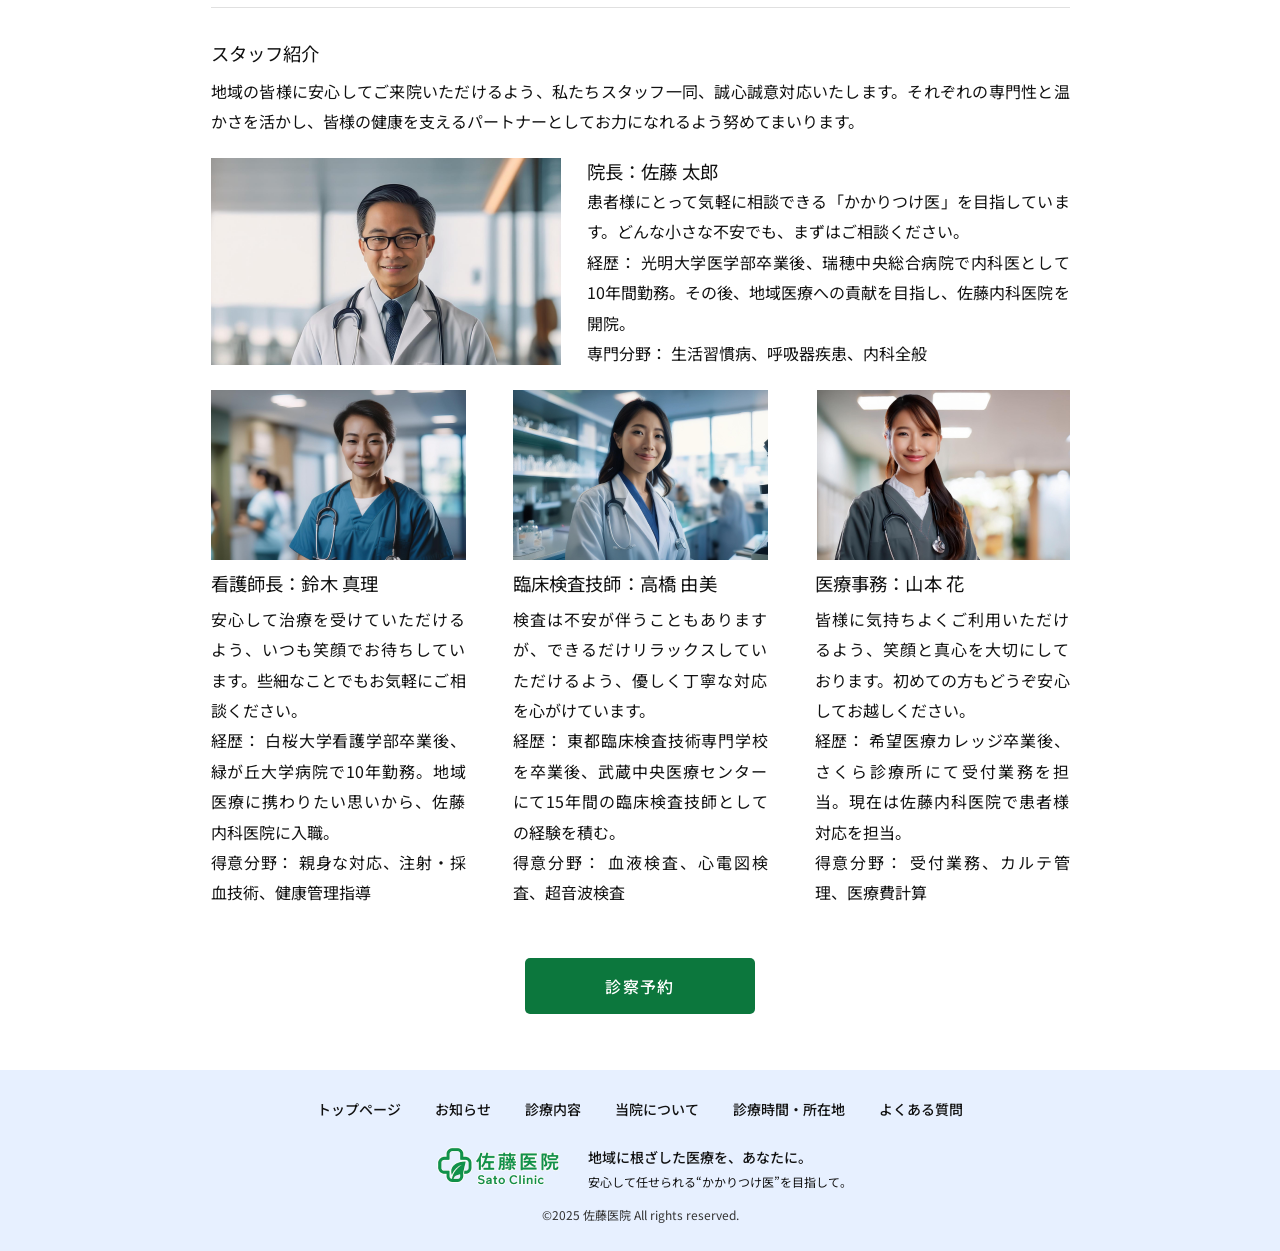
==== commit 48226f18: "reservation導線設定" ====
--- a/about.html
+++ b/about.html
@@ -222,18 +222,19 @@
 
         .staff-cards {
             display: grid;
-            grid-template-columns: repeat(3, 1fr);
-            gap: 24px;
+            grid-template-columns: repeat(3, 255px);
+            gap: 22px;
+            justify-content: space-between;
             align-items: start;
         }
 
         .card {
+            width: 255px;
             min-width: 0;
         }
 
         .card .card-ph {
-            width: 255px;
-            max-width: 100%;
+            width: 100%;
             aspect-ratio: 255 / 170;
             object-fit: cover;
             display: block;
@@ -388,12 +389,12 @@
                             <a href="about.html">当院について</a>
                             <a href="access.html">診療時間・所在地</a>
                             <a href="faq.html">よくある質問</a>
-                            <a class="reserve" href="#">Web予約</a>
+                            <a class="reserve" href="reservation.html">Web予約</a>
                         </div>
 
                         <!-- SP -->
                         <div class="global-actions">
-                            <a class="reserve reserve--sp" href="#">Web予約</a>
+                            <a class="reserve reserve--sp" href="reservation.html">Web予約</a>
                             <button class="hamburger" type="button" aria-label="メニューを開閉" aria-controls="globalMenu"
                                 aria-expanded="false">
                                 <span class="hamburger_bar" aria-hidden="true"></span>
@@ -623,7 +624,7 @@
                             </div>
 
                             <div class="btn-wrap">
-                                <a class="btn" href="#">診察予約</a>
+                                <a class="btn" href="reservation.html">診察予約</a>
                             </div>
                         </div>
                     </div>
@@ -710,4 +711,4 @@
     </script>
 </body>
 
-</html>
+</html>
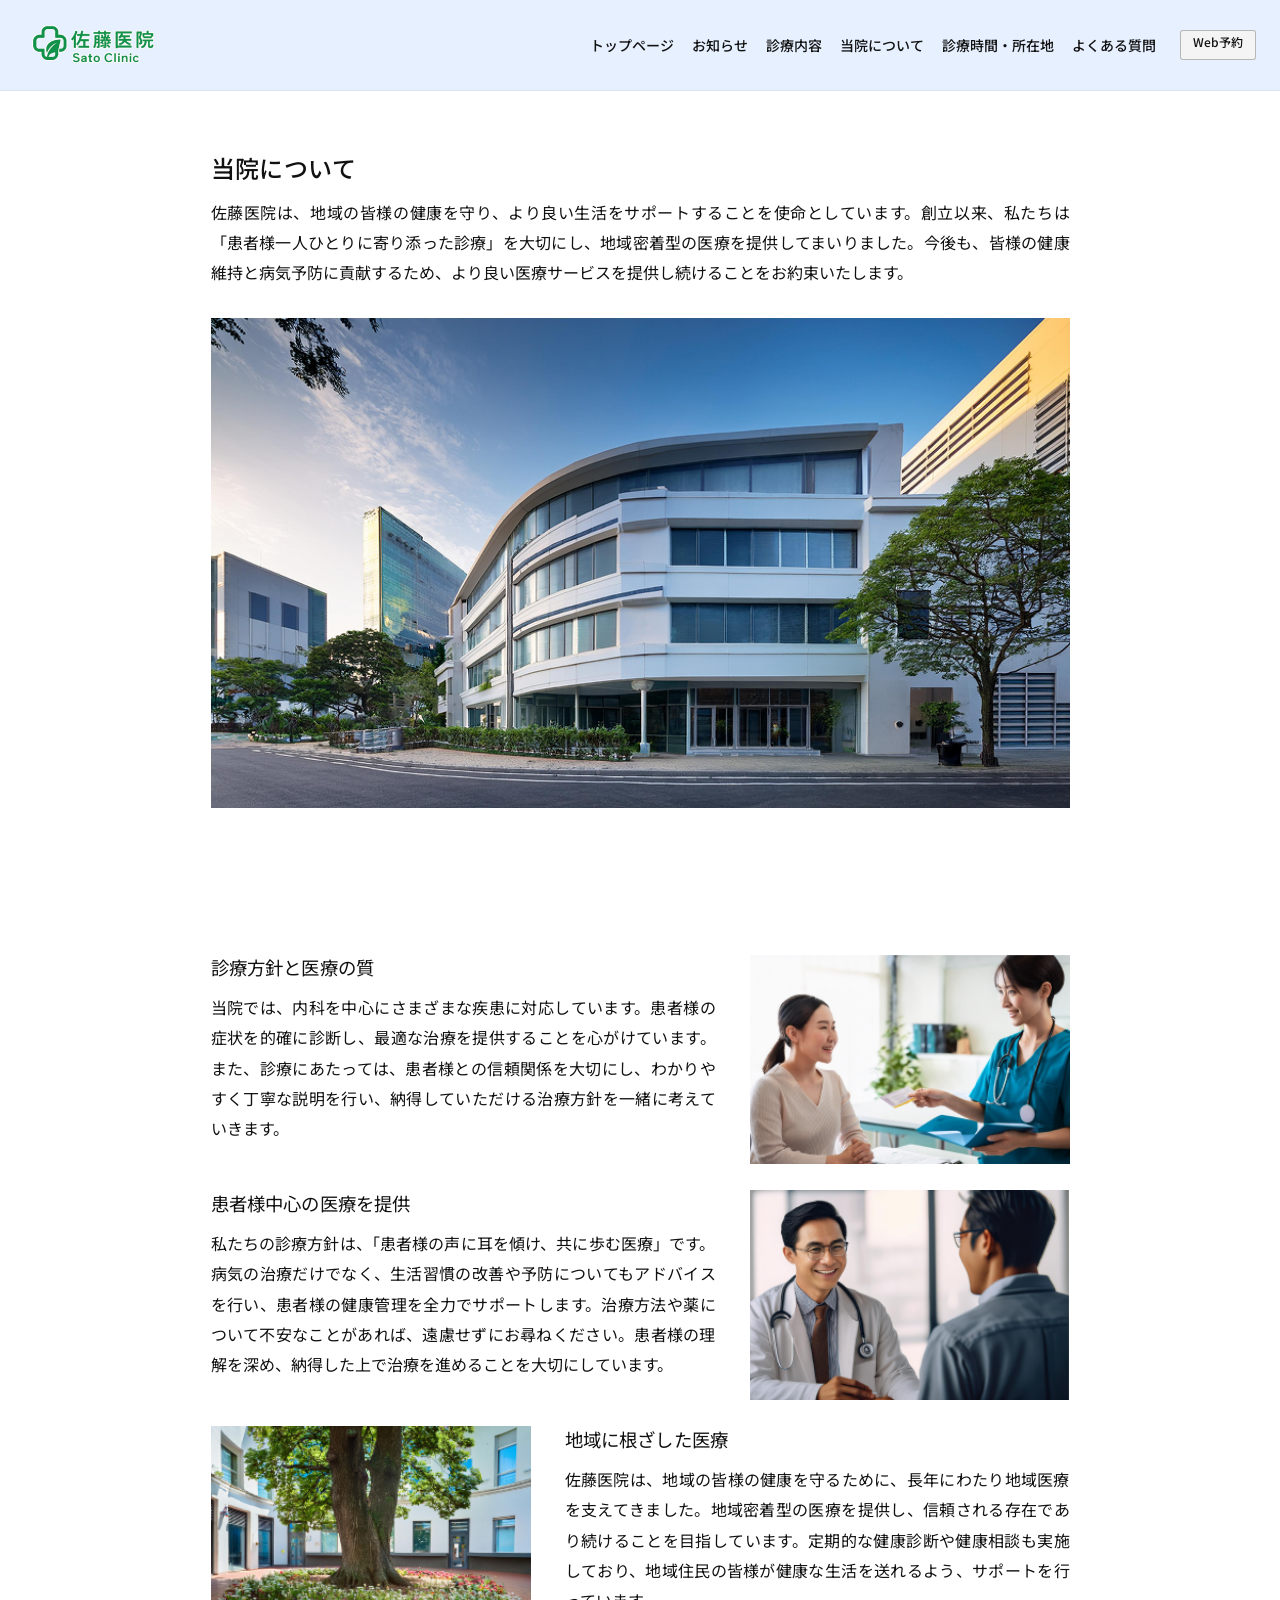
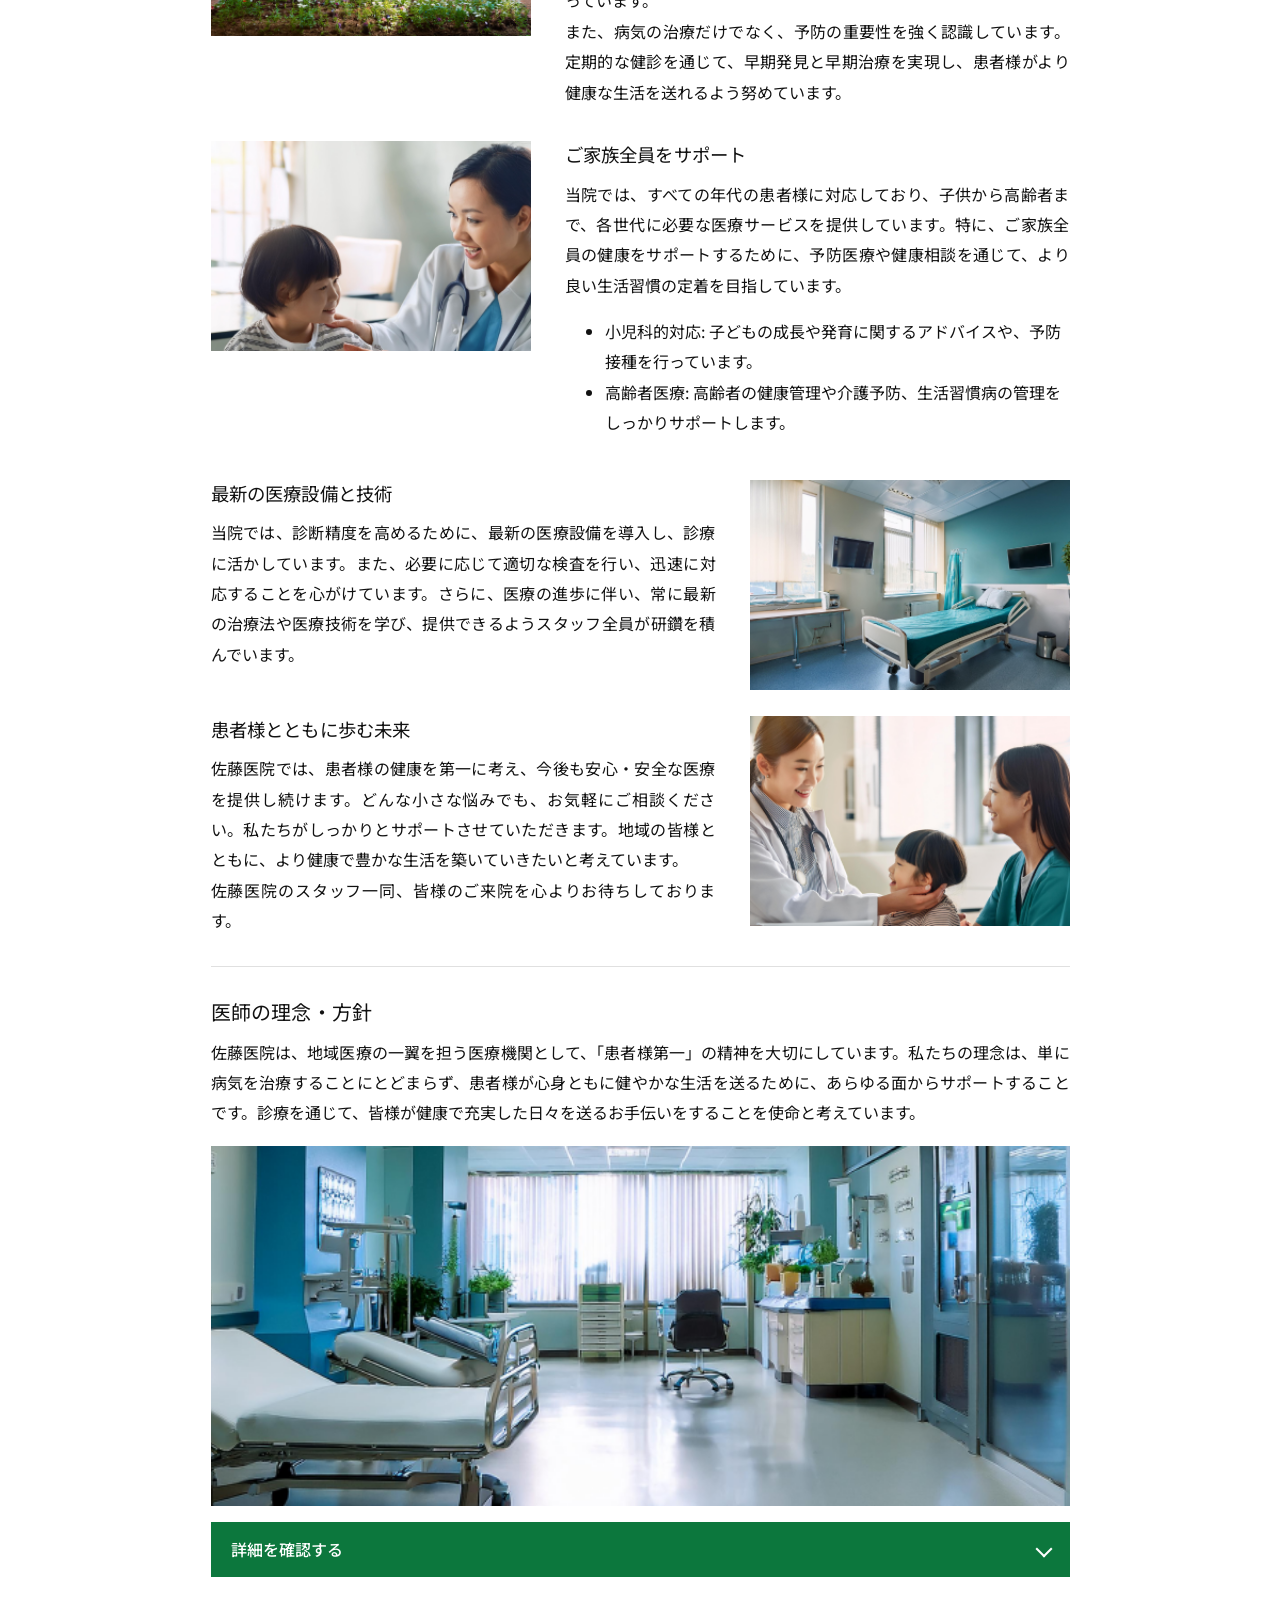
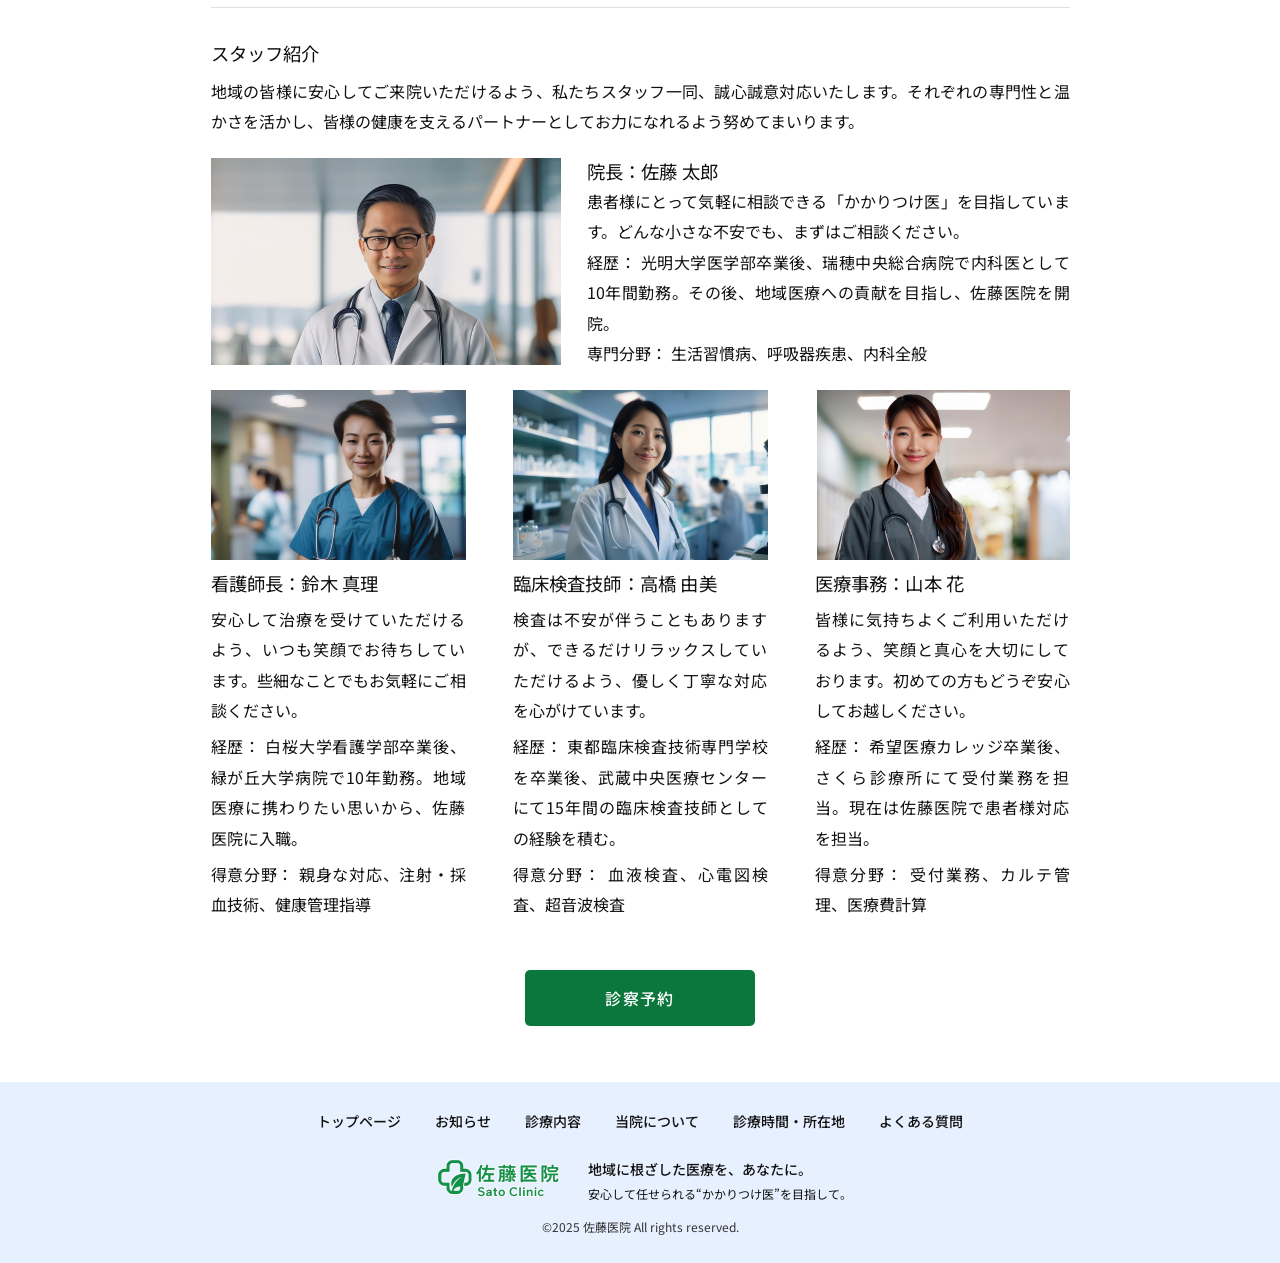
==== commit 5393ec44: "リンク調整" ====
--- a/about.html
+++ b/about.html
@@ -1,4 +1,4 @@
-<!doctype html>
+﻿<!doctype html>
 <html lang="ja">
 
 <head>
@@ -252,10 +252,6 @@
 
         .card p {
             margin-top: 6px;
-        }
-
-        .putit {
-            font-size: 0.6em;
         }
 
         /* 診察予約ボタン（ページ下） */
@@ -579,12 +575,9 @@
                                 <img class="photo" src="./image/photo(sato)_1208.png" alt="院長写真">
                                 <div>
                                     <h4>院長：佐藤 太郎</h4>
-                                    <p>
-                                        患者様にとって気軽に相談できる「かかりつけ医」を目指しています。どんな小さな不安でも、まずはご相談ください。<br>
-                                        <span style="putit">経歴：
-                                            光明大学医学部卒業後、瑞穂中央総合病院で内科医として10年間勤務。その後、地域医療への貢献を目指し、佐藤内科医院を開院。</span><br>
-                                        <span style="putit">専門分野： 生活習慣病、呼吸器疾患、内科全般</span>
-                                    </p>
+                                    <p>患者様にとって気軽に相談できる「かかりつけ医」を目指しています。どんな小さな不安でも、まずはご相談ください。</p>
+                                    <p>経歴： 光明大学医学部卒業後、瑞穂中央総合病院で内科医として10年間勤務。その後、地域医療への貢献を目指し、佐藤医院を開院。</p>
+                                    <p>専門分野： 生活習慣病、呼吸器疾患、内科全般</p>
                                 </div>
                             </div>
 
@@ -592,34 +585,25 @@
                                 <div class="card">
                                     <img class="card-ph" src="./image/photo(suzuki)_1208.png" alt="看護師長写真">
                                     <h4>看護師長：鈴木 真理</h4>
-                                    <p>
-                                        安心して治療を受けていただけるよう、いつも笑顔でお待ちしています。些細なことでもお気軽にご相談ください。<br>
-                                        <span style="putit">経歴：
-                                            白桜大学看護学部卒業後、緑が丘大学病院で10年勤務。地域医療に携わりたい思いから、佐藤内科医院に入職。</span><br>
-                                        <span style="putit">得意分野： 親身な対応、注射・採血技術、健康管理指導</span>
-                                    </p>
+                                    <p>安心して治療を受けていただけるよう、いつも笑顔でお待ちしています。些細なことでもお気軽にご相談ください。</p>
+                                    <p>経歴： 白桜大学看護学部卒業後、緑が丘大学病院で10年勤務。地域医療に携わりたい思いから、佐藤医院に入職。</p>
+                                    <p>得意分野： 親身な対応、注射・採血技術、健康管理指導</p>
                                 </div>
 
                                 <div class="card">
                                     <img class="card-ph" src="./image/photo(takahashi)_1208.png" alt="臨床検査技師写真">
                                     <h4>臨床検査技師：高橋 由美</h4>
-                                    <p>
-                                        検査は不安が伴うこともありますが、できるだけリラックスしていただけるよう、優しく丁寧な対応を心がけています。<br>
-                                        <span style="putit">経歴：
-                                            東都臨床検査技術専門学校を卒業後、武蔵中央医療センターにて15年間の臨床検査技師としての経験を積む。</span><br>
-                                        <span style="putit">得意分野： 血液検査、心電図検査、超音波検査</span>
-                                    </p>
+                                    <p>検査は不安が伴うこともありますが、できるだけリラックスしていただけるよう、優しく丁寧な対応を心がけています。</p>
+                                    <p>経歴： 東都臨床検査技術専門学校を卒業後、武蔵中央医療センターにて15年間の臨床検査技師としての経験を積む。</p>
+                                    <p>得意分野： 血液検査、心電図検査、超音波検査</p>
                                 </div>
 
                                 <div class="card">
                                     <img class="card-ph" src="./image/photo(yamamoto)_1208.png" alt="医療事務写真">
                                     <h4>医療事務：山本 花</h4>
-                                    <p>
-                                        皆様に気持ちよくご利用いただけるよう、笑顔と真心を大切にしております。初めての方もどうぞ安心してお越しください。<br>
-                                        <span style="putit">経歴：
-                                            希望医療カレッジ卒業後、さくら診療所にて受付業務を担当。現在は佐藤内科医院で患者様対応を担当。</span><br>
-                                        <span style="putit">得意分野： 受付業務、カルテ管理、医療費計算</span>
-                                    </p>
+                                    <p>皆様に気持ちよくご利用いただけるよう、笑顔と真心を大切にしております。初めての方もどうぞ安心してお越しください。</p>
+                                    <p>経歴： 希望医療カレッジ卒業後、さくら診療所にて受付業務を担当。現在は佐藤医院で患者様対応を担当。</p>
+                                    <p>得意分野： 受付業務、カルテ管理、医療費計算</p>
                                 </div>
                             </div>
 
@@ -645,7 +629,7 @@
                     </nav>
 
                     <div class="footer-brand">
-                        <a href="#" class="logo">
+                        <a href="index.html" class="logo">
                             <img src="./image/cliniclogo_1208.png" alt="佐藤医院">
                         </a>
                         <div class="footer-copy">
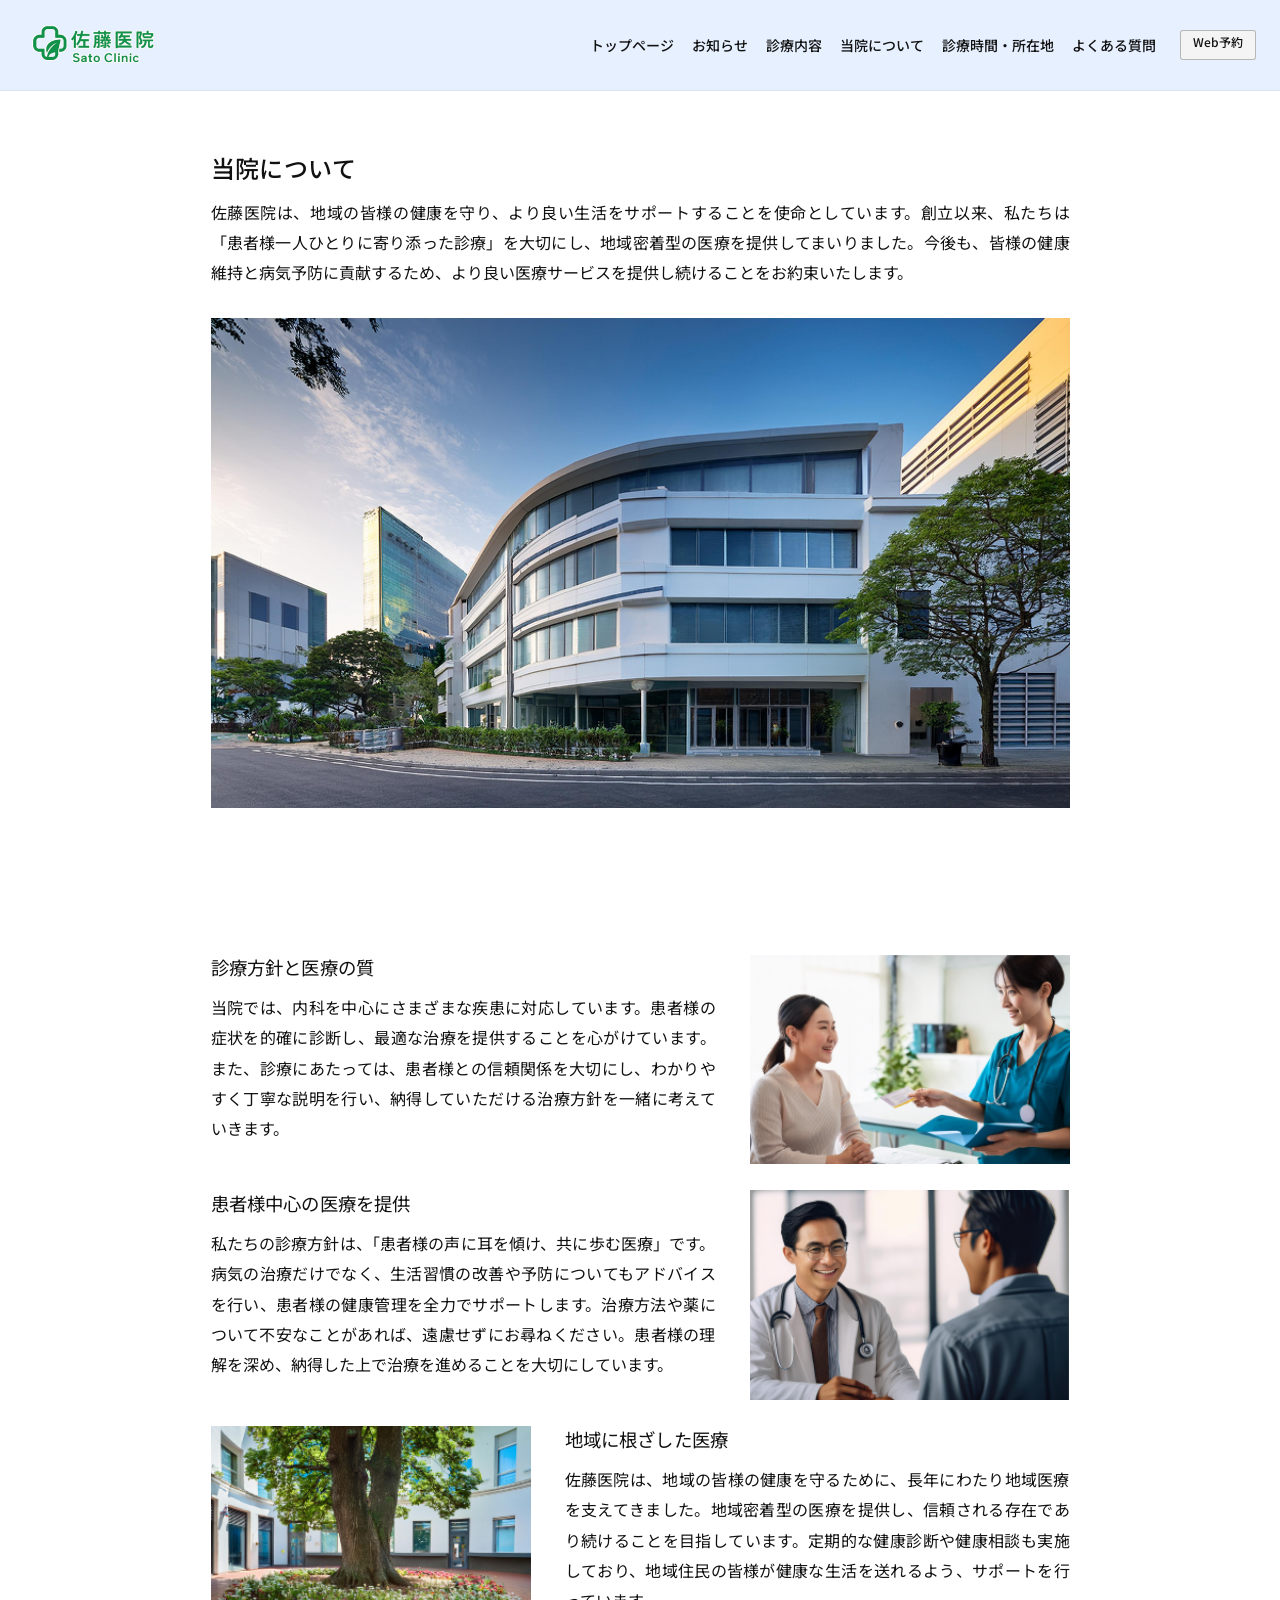
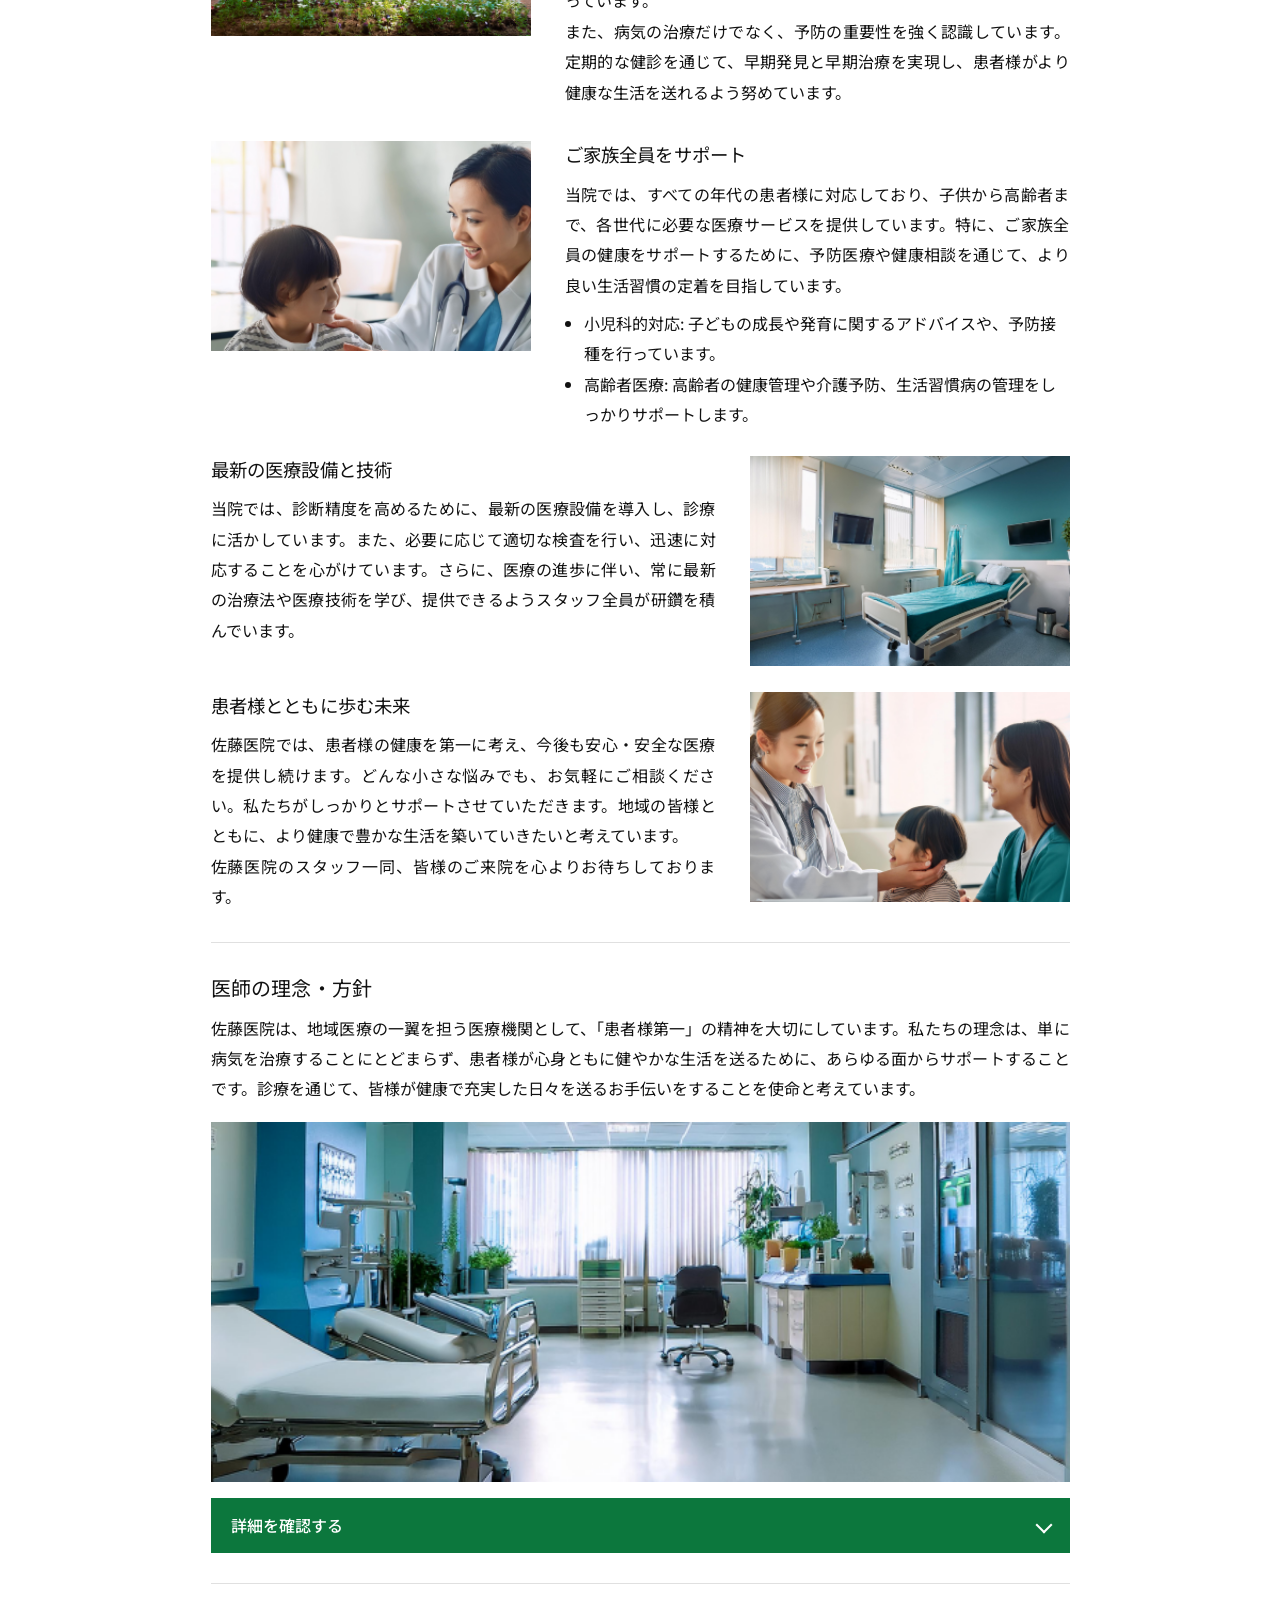
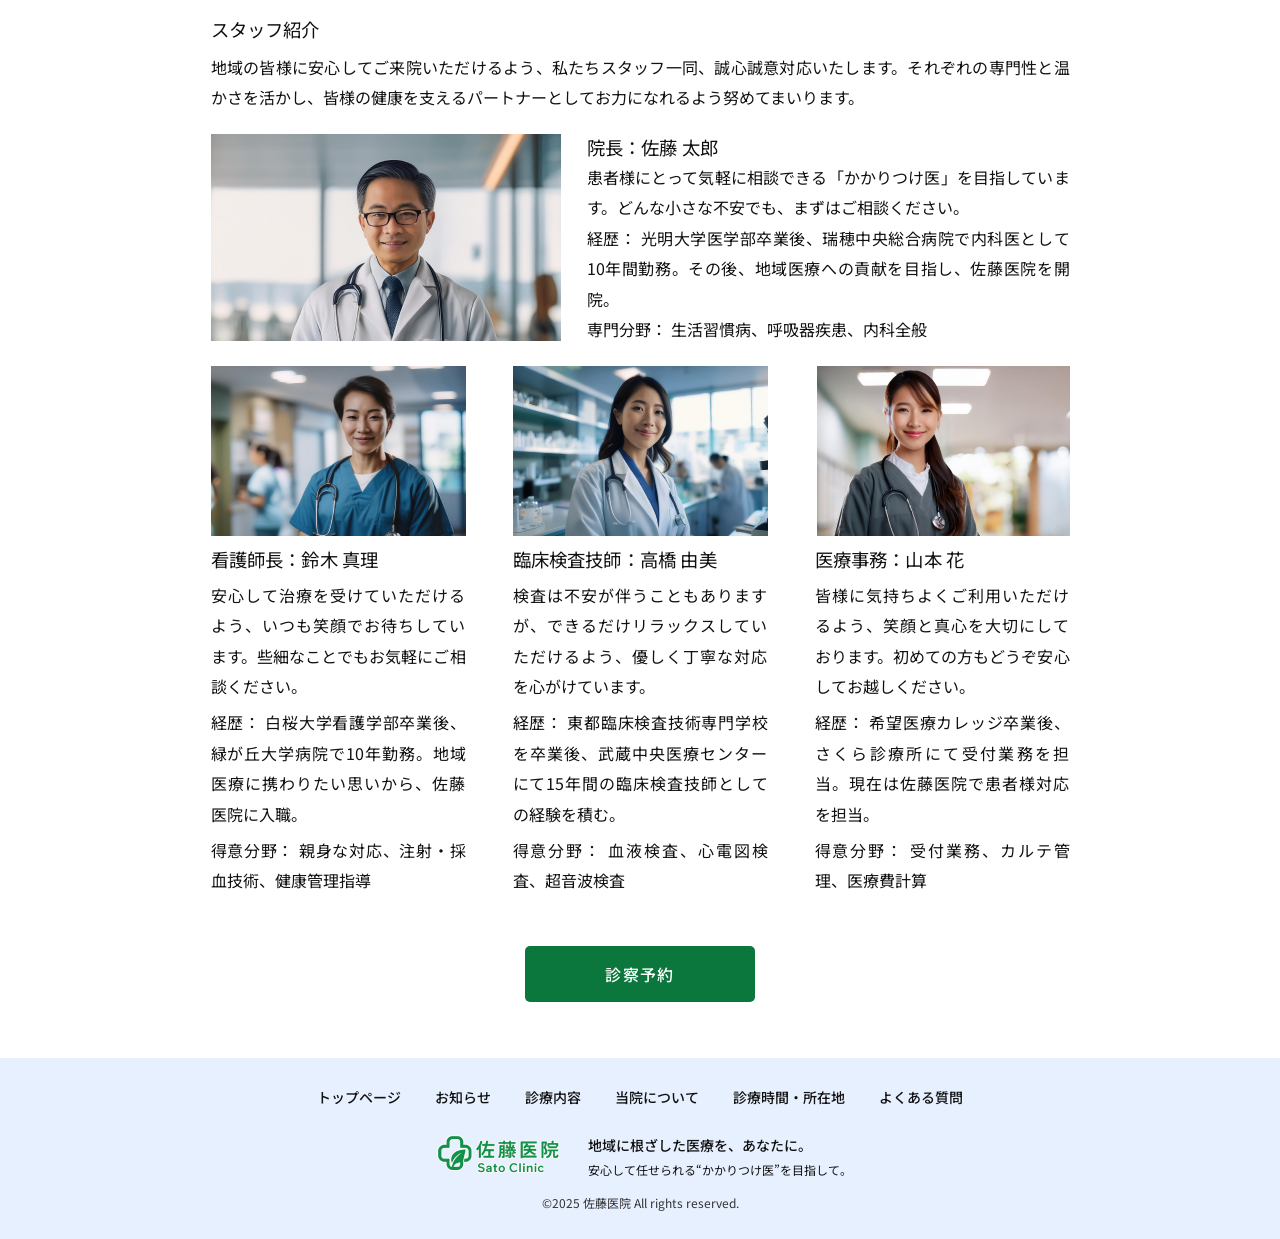
==== commit 864d7a4c: "SP表示調整" ====
--- a/about.html
+++ b/about.html
@@ -1,4 +1,4 @@
-﻿<!doctype html>
+<!doctype html>
 <html lang="ja">
 
 <head>
@@ -93,6 +93,17 @@
 
         .about-block.is-photo-left .block-text {
             grid-column: 2;
+        }
+
+        .about-block .block-text ul {
+            margin: 8px 0 0;
+            padding-left: 1.2em;
+            font-size: var(--p-size);
+            line-height: 1.9;
+        }
+
+        .about-block .block-text li {
+            margin: 0;
         }
 
         .hr {
@@ -282,11 +293,9 @@
             filter: brightness(0.70);
         }
 
-        /* ===== Footer（トップと同一構造） ===== */
         /* ===== Responsive ===== */
         @media (max-width: 890px) {
 
-            /* SP Header：追従 */
             /* About */
             .about-hero {
                 padding: 22px 0 14px;
@@ -318,11 +327,36 @@
                 grid-template-columns: 1fr;
             }
 
+            .about-block.is-photo-left .block-text,
+            .about-block.is-photo-left .block-photo {
+                grid-column: auto;
+            }
+
+            .about-block.is-photo-left> :nth-child(1) {
+                order: 2;
+            }
+
+            .about-block.is-photo-left> :nth-child(2) {
+                order: 1;
+            }
+
+            .about-block.is-photo-left> :nth-child(3) {
+                order: 4;
+            }
+
+            .about-block.is-photo-left> :nth-child(4) {
+                order: 3;
+            }
+
             .about-block .block-photo {
                 justify-self: stretch;
                 aspect-ratio: 343 / 220;
             }
 
+            .about-block .block-text ul {
+                font-size: var(--p-size-sp);
+            }
+
             .philo-photo {
                 aspect-ratio: 343 / 220;
             }
@@ -341,6 +375,11 @@
                 margin: 0 auto;
             }
 
+            .staff-leader>div {
+                width: min(350px, 100%);
+                margin: 0 auto;
+            }
+
             .staff-cards {
                 grid-template-columns: 1fr;
                 justify-content: center;
@@ -355,7 +394,6 @@
                 margin: 0 auto 10px;
             }
 
-            /* SP Footer：メニュー非表示・センター */
         }
 
         @media (max-width: 600px) {
@@ -459,11 +497,11 @@
                                 <h3>ご家族全員をサポート</h3>
                                 <p class="u-mt-10">
                                     当院では、すべての年代の患者様に対応しており、子供から高齢者まで、各世代に必要な医療サービスを提供しています。特に、ご家族全員の健康をサポートするために、予防医療や健康相談を通じて、より良い生活習慣の定着を目指しています。
+                                </p>
                                 <ul>
                                     <li>小児科的対応: 子どもの成長や発育に関するアドバイスや、予防接種を行っています。</li>
                                     <li>高齢者医療: 高齢者の健康管理や介護予防、生活習慣病の管理をしっかりサポートします。</li>
                                 </ul>
-                                </p>
                             </div>
                         </div>
 
@@ -644,44 +682,19 @@
         </main>
     </div>
 
+
+    <aside id="floatingBanner" class="floating-banner" aria-label="予約バナー">
+        <a class="floating-banner_link" href="reservation.html">
+            <img src="./image/Attention.png" alt="Web予約はこちら">
+        </a>
+        <button id="floatingBannerClose" class="floating-banner_close" type="button" aria-label="バナーを閉じる">
+            ×
+        </button>
+    </aside>
+    <script src="./common.js"></script>
     <script>
         (function () {
-            // Hamburger
-            const btn = document.querySelector('.hamburger');
-            const menu = document.getElementById('globalMenu');
-
-            const closeMenu = () => {
-                if (!btn || !menu) return;
-                menu.hidden = true;
-                btn.setAttribute('aria-expanded', 'false');
-            };
-            const openMenu = () => {
-                if (!btn || !menu) return;
-                menu.hidden = false;
-                btn.setAttribute('aria-expanded', 'true');
-            };
-
-            if (btn && menu) {
-                btn.addEventListener('click', () => {
-                    const expanded = btn.getAttribute('aria-expanded') === 'true';
-                    expanded ? closeMenu() : openMenu();
-                });
-
-                document.addEventListener('click', (e) => {
-                    if (menu.hidden) return;
-                    if (btn.contains(e.target) || menu.contains(e.target)) return;
-                    closeMenu();
-                });
-
-                document.addEventListener('keydown', (e) => {
-                    if (e.key === 'Escape') closeMenu();
-                });
-
-                const mq = window.matchMedia('(max-width: 890px)');
-                mq.addEventListener?.('change', (ev) => { if (!ev.matches) closeMenu(); });
-            }
-
-            // Accordion：医院の理念方針（初期は閉）
+            // Accordion: 医院の理念方針（初期は閉）
             const trigger = document.querySelector('.accordion-trigger');
             const panel = document.getElementById('policyPanel');
             if (trigger && panel) {
@@ -695,4 +708,4 @@
     </script>
 </body>
 
-</html>+</html>
--- a/style.css
+++ b/style.css
@@ -215,6 +215,60 @@
   color: #333;
 }
 
+/* Floating reservation banner */
+.floating-banner {
+  position: fixed;
+  right: 20px;
+  bottom: 20px;
+  width: min(200px, calc(100vw - 40px));
+  z-index: 60;
+  opacity: 0;
+  visibility: hidden;
+  pointer-events: none;
+  transform: translateY(12px);
+  transition: opacity 220ms ease, transform 220ms ease, visibility 220ms ease;
+}
+
+.floating-banner.is-visible {
+  opacity: 1;
+  visibility: visible;
+  pointer-events: auto;
+  transform: translateY(0);
+}
+
+.floating-banner_link {
+  display: block;
+  line-height: 0;
+  border-radius: 10px;
+  overflow: hidden;
+  box-shadow: 0 8px 22px rgba(0, 0, 0, .22);
+  background: #fff;
+}
+
+.floating-banner_link img {
+  width: 100%;
+  height: auto;
+  display: block;
+}
+
+.floating-banner_close {
+  position: absolute;
+  top: 8px;
+  right: 8px;
+  width: 26px;
+  height: 26px;
+  border: 0;
+  border-radius: 999px;
+  background: rgba(0, 0, 0, .72);
+  color: #fff;
+  font-size: 16px;
+  line-height: 1;
+  cursor: pointer;
+  display: inline-flex;
+  align-items: center;
+  justify-content: center;
+}
+
 /* Shared responsive header/footer */
 @media (max-width: 890px) {
   .container {
@@ -287,6 +341,16 @@
   h3,
   h4 { font-size: 1rem; }
   p { font-size: var(--p-size-sp); }
+
+  .floating-banner {
+    left: 50%;
+    right: auto;
+    bottom: 14px;
+    width: min(200px, calc(100vw - 24px));
+    transform: translate(-50%, 12px);
+  }
+
+  .floating-banner.is-visible { transform: translate(-50%, 0); }
 }
 
 /* Utility classes extracted from inline styles */
